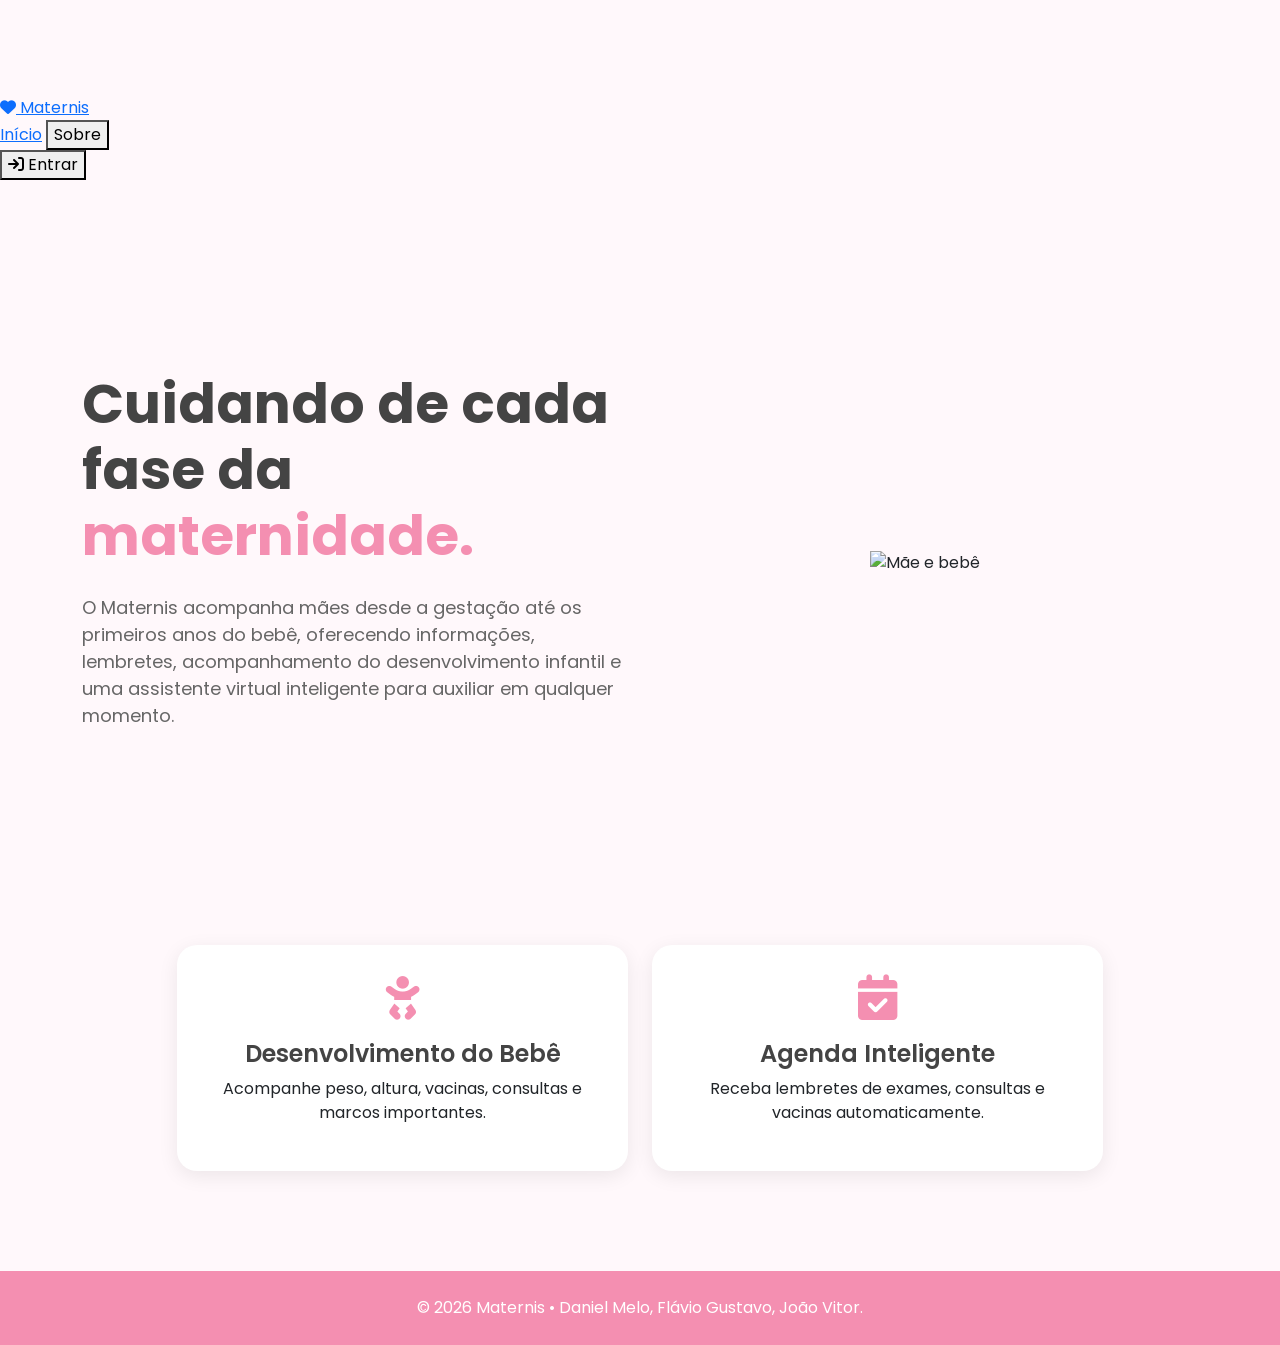
==== index.html @ 79fc62e5 "Add files via upload" ====
<!DOCTYPE html>
<html lang="pt-BR">

<head>
    <meta charset="UTF-8">
    <meta name="viewport" content="width=device-width, initial-scale=1.0">
    <meta name="theme-color" content="#F78FB3">
    <meta name="mobile-web-app-capable" content="yes">
    <meta name="apple-mobile-web-app-capable" content="yes">
    <meta name="apple-mobile-web-app-status-bar-style" content="default">
    <meta name="apple-mobile-web-app-title" content="Maternis">
    <link rel="manifest" href="manifest.json">
    <link rel="icon" type="image/png" sizes="32x32" href="icons/favicon-32.png">
    <link rel="icon" type="image/png" sizes="192x192" href="icons/icon-192.png">
    <link rel="apple-touch-icon" href="icons/apple-touch-icon.png">
    <script>(function(){try{var t=localStorage.getItem('maternis-theme');if(t!=='light'&&t!=='dark'){t=window.matchMedia&&window.matchMedia('(prefers-color-scheme: dark)').matches?'dark':'light';}document.documentElement.setAttribute('data-theme',t);document.documentElement.setAttribute('data-bs-theme',t);}catch(e){}})();</script>

    <title>Maternis</title>

    <link href="https://cdn.jsdelivr.net/npm/bootstrap@5.3.3/dist/css/bootstrap.min.css" rel="stylesheet">

    <link rel="stylesheet"
        href="https://cdnjs.cloudflare.com/ajax/libs/font-awesome/6.6.0/css/all.min.css">

    <link
        href="https://fonts.googleapis.com/css2?family=Poppins:wght@300;400;500;600;700&display=swap"
        rel="stylesheet">
    <link rel="stylesheet" href="css/maternis-theme.css">
    <link rel="stylesheet" href="css/maternis-ui.css">
    <link rel="stylesheet" href="css/valdenia.css">

    <!-- SDK DO SUPABASE -->
    <script src="https://cdn.jsdelivr.net/npm/@supabase/supabase-js@2"></script>

    <style>
        *{
            font-family: 'Poppins', sans-serif;
        }

        body{
            background:#FFF8FB;
            padding-top:96px;
        }

        .hero{
            min-height:85vh;
            display:flex;
            align-items:center;
        }

        .hero h1{
            font-size:55px;
            font-weight:700;
            color:#444;
        }

        .hero h1 span{
            color:#f48fb1;
        }

        .hero p{
            color:#666;
            font-size:18px;
            margin:25px 0;
        }

        .btn-pink{
            background:#f48fb1;
            color:#fff;
            padding:14px 35px;
            border-radius:30px;
            font-weight:600;
            border:none;
            transition:.3s;
            text-decoration:none;
            display:inline-block;
        }

        .btn-pink:hover{
            background:#ec7ea5;
            color:white;
        }

        .btn-outline-pink{
            border:2px solid #f48fb1;
            color:#f48fb1;
            padding:10px 25px;
            border-radius:30px;
            font-weight:600;
            transition:.3s;
            background:transparent;
        }

        .btn-outline-pink:hover{
            background:#f48fb1;
            color:white;
        }

        .hero-img{
            width:100%;
            animation:flutuar 3s ease-in-out infinite;
        }

        @keyframes flutuar{
            0%{ transform:translateY(0px); }
            50%{ transform:translateY(-15px); }
            100%{ transform:translateY(0px); }
        }

        .card-info{
            background:white;
            border:none;
            border-radius:20px;
            padding:30px;
            text-align:center;
            box-shadow:0 5px 20px rgba(0,0,0,.08);
            transition:.3s;
        }

        .card-info:hover{
            transform:translateY(-10px);
        }

        .card-info i{
            font-size:45px;
            color:#f48fb1;
            margin-bottom:20px;
        }

        .card-info h4{
            font-weight:600;
            color:#444;
        }

        footer{
            margin-top:100px;
            background:#f48fb1;
            color:white;
            padding:25px;
        }

        [data-theme="dark"] footer {
            background: linear-gradient(135deg, #a85d86, #7a4fa8);
            color: #fff7fb;
        }
        
        .cursor-pointer {
            cursor: pointer;
        }
    </style>
</head>

<body>

<header class="maternis-pill-nav" aria-label="Navegação principal">
    <a class="pill-brand" href="index.html" aria-label="Maternis - Início">
        <span class="pill-brand-icon"><i class="fa-solid fa-heart"></i></span>
        <span class="pill-brand-text">Maternis</span>
    </a>

    <nav class="pill-links" aria-label="Seções do site">
        <a class="pill-link pill-link-home active" href="index.html">Início</a>
        <button class="pill-link" type="button" data-bs-toggle="modal" data-bs-target="#modalSobre">
            Sobre
        </button>
    </nav>

    <div class="pill-actions" id="areaUsuarioHome">
        <button class="pill-action pill-action-primary" data-bs-toggle="modal" data-bs-target="#modalAuth">
            <i class="fa-solid fa-arrow-right-to-bracket"></i> Entrar
        </button>
    </div>
</header>

<section class="hero">
    <div class="container">
        <div class="row align-items-center">
            <div class="col-lg-6">
                <h1>
                    Cuidando de cada fase da
                    <span>maternidade.</span>
                </h1>

                <p>
                    O Maternis acompanha mães desde a gestação até os
                    primeiros anos do bebê, oferecendo informações,
                    lembretes, acompanhamento do desenvolvimento infantil
                    e uma assistente virtual inteligente para auxiliar em
                    qualquer momento.
                </p>

                <div id="heroAcaoUsuario"></div>
            </div>

            <div class="col-lg-6 text-center">
                <img class="hero-img"
                    src="https://images.unsplash.com/photo-1516589178581-6cd7833ae3b2?q=80&w=900&auto=format&fit=crop"
                    alt="Mãe e bebê">
            </div>
        </div>
    </div>
</section>

<section class="container mb-5">
    <div class="row g-4 justify-content-center">
        <div class="col-lg-5">
            <div class="card-info">
                <i class="fa-solid fa-baby"></i>
                <h4>Desenvolvimento do Bebê</h4>
                <p>
                    Acompanhe peso, altura, vacinas,
                    consultas e marcos importantes.
                </p>
            </div>
        </div>

        <div class="col-lg-5">
            <div class="card-info">
                <i class="fa-solid fa-calendar-check"></i>
                <h4>Agenda Inteligente</h4>
                <p>
                    Receba lembretes de exames,
                    consultas e vacinas automaticamente.
                </p>
            </div>
        </div>
    </div>
</section>

<!-- MODAL DE AUTENTICAÇÃO -->
<div class="modal fade" id="modalAuth" tabindex="-1" aria-hidden="true">
    <div class="modal-dialog modal-dialog-centered">
        <div class="modal-content border-0 rounded-4 shadow">
            <div class="modal-header border-0 pb-0">
                <h5 class="modal-title fw-bold text-dark" id="modalAuthTitle">Entrar no Maternis</h5>
                <button type="button" class="btn-close" data-bs-dismiss="modal" aria-label="Close"></button>
            </div>
            <div class="modal-body p-4">
                <form id="formAuth" onsubmit="event.preventDefault(); processarAuth();">
                    <div class="mb-3">
                        <label for="authEmail" class="form-label small fw-semibold text-muted">E-mail</label>
                        <input type="email" class="form-control rounded-3" id="authEmail" placeholder="seu@email.com" required>
                    </div>
                    
                    <div class="mb-3">
                        <label for="authSenha" class="form-label small fw-semibold text-muted">Senha</label>
                        <div class="input-group">
                            <input type="password" class="form-control rounded-start-3" id="authSenha" placeholder="******" required minlength="6">
                            <span class="input-group-text bg-white rounded-end-3 cursor-pointer" onclick="toggleMostrarSenha()">
                                <i class="fa-solid fa-eye text-muted" id="iconeOlho"></i>
                            </span>
                        </div>
                    </div>

                    <button type="submit" class="btn btn-pink w-100 py-2 shadow-sm mb-3" id="btnAuthSubmit">
                        Entrar
                    </button>
                </form>
                <div class="text-center small">
                    <span id="txtModoAuth" class="text-muted">Ainda não tem conta?</span>
                    <a href="#" class="fw-bold text-decoration-none ms-1" id="linkAlternarAuth" style="color: #f48fb1;" onclick="alternarModoAuth()">Criar conta</a>
                </div>
            </div>
        </div>
    </div>
</div>

<!-- MODAL SOBRE -->
<div class="modal fade maternis-about-modal" id="modalSobre" tabindex="-1" aria-labelledby="modalSobreTitle" aria-hidden="true">
    <div class="modal-dialog modal-dialog-centered modal-lg">
        <div class="modal-content">
            <div class="modal-header">
                <div>
                    <span class="about-eyebrow"><i class="fa-solid fa-heart"></i> Maternis</span>
                    <h5 class="modal-title" id="modalSobreTitle">Sobre o Maternis</h5>
                </div>
                <button type="button" class="btn-close" data-bs-dismiss="modal" aria-label="Fechar"></button>
            </div>
            <div class="modal-body">
                <p class="about-purpose">
                    O Maternis é um <strong>centralizador de cuidado materno</strong> criado para acompanhar
                    mães de primeira viagem desde a gestação até os primeiros anos do bebê. Reunimos, em um
                    só lugar, informações de saúde, lembretes de consultas e vacinas, orientações práticas e
                    ferramentas para registrar cada fase dessa jornada.
                </p>
                <p class="about-purpose">
                    Nosso propósito é tornar a rotina mais leve, segura e organizada — para que a mãe possa
                    cuidar de si e do bebê com mais confiança, sem perder nenhum momento importante.
                </p>

                <div class="about-divider"></div>

                <h6 class="about-creators-title"><i class="fa-solid fa-code"></i> Criadores do projeto</h6>
                <div class="creator-grid">
                    <div class="creator-card">
                        <div class="creator-avatar">DM</div>
                        <strong>Daniel Melo</strong>
                        <span>Desenvolvedor</span>
                    </div>
                    <div class="creator-card">
                        <div class="creator-avatar">FG</div>
                        <strong>Flávio Gustavo</strong>
                        <span>Desenvolvedor</span>
                    </div>
                    <div class="creator-card">
                        <div class="creator-avatar">JV</div>
                        <strong>João Vitor</strong>
                        <span>Desenvolvedor</span>
                    </div>
                </div>

                <p class="about-footer-note">
                    Feito com carinho para acompanhar cada fase da maternidade. 💗
                </p>
            </div>
        </div>
    </div>
</div>

<footer class="text-center">
    © 2026 Maternis • Daniel Melo, Flávio Gustavo, João Vitor.
</footer>

<script src="https://cdn.jsdelivr.net/npm/bootstrap@5.3.3/dist/js/bootstrap.bundle.min.js"></script>
<script src="js/theme.js" defer></script>
<script src="js/valdenia.js" defer></script>

<script>
    const SUPABASE_URL = "https://llktarpnobeigwgxfwwz.supabase.co";
    const SUPABASE_KEY = "sb_publishable_OKqhjXKeDyuon0S05JJX-g_zvIl-Kk1";
    const supabaseClient = supabase.createClient(SUPABASE_URL, SUPABASE_KEY);

    let modoCadastro = false;

    function toggleMostrarSenha() {
        const inputSenha = document.getElementById('authSenha');
        const iconeOlho = document.getElementById('iconeOlho');

        if (inputSenha.type === 'password') {
            inputSenha.type = 'text';
            iconeOlho.classList.remove('fa-eye');
            iconeOlho.classList.add('fa-eye-slash');
        } else {
            inputSenha.type = 'password';
            iconeOlho.classList.remove('fa-eye-slash');
            iconeOlho.classList.add('fa-eye');
        }
    }

    function alternarModoAuth() {
        modoCadastro = !modoCadastro;

        document.getElementById('authEmail').value = '';
        document.getElementById('authSenha').value = '';

        const inputSenha = document.getElementById('authSenha');
        const iconeOlho = document.getElementById('iconeOlho');
        inputSenha.type = 'password';
        iconeOlho.classList.remove('fa-eye-slash');
        iconeOlho.classList.add('fa-eye');

        document.getElementById('modalAuthTitle').textContent = modoCadastro ? 'Criar Nova Conta' : 'Entrar no Maternis';
        document.getElementById('btnAuthSubmit').textContent = modoCadastro ? 'Cadastrar' : 'Entrar';
        document.getElementById('txtModoAuth').textContent = modoCadastro ? 'Já possui uma conta?' : 'Ainda não tem conta?';
        document.getElementById('linkAlternarAuth').textContent = modoCadastro ? 'Fazer login' : 'Criar conta';
    }

    async function processarAuth() {
        const email = document.getElementById('authEmail').value;
        const password = document.getElementById('authSenha').value;

        if (modoCadastro) {
            const { data, error } = await supabaseClient.auth.signUp({ email, password });
            if (error) {
                alert('Erro ao cadastrar: ' + error.message);
            } else {
                alert('Conta criada com sucesso!');
                fecharModal();
            }
        } else {
            const { data, error } = await supabaseClient.auth.signInWithPassword({ email, password });
            if (error) {
                alert('Erro ao entrar: ' + error.message);
            } else {
                fecharModal();
                window.location.href = 'menu.html';
            }
        }
    }

    function fecharModal() {
        const modalElement = document.getElementById('modalAuth');
        const modal = bootstrap.Modal.getInstance(modalElement);
        if (modal) modal.hide();
        
        document.getElementById('authEmail').value = '';
        document.getElementById('authSenha').value = '';
    }

    async function fazerLogout() {
        if (confirm("Deseja realmente sair da sua conta?")) {
            await supabaseClient.auth.signOut();
            // Remove apenas os dados de autenticação, preservando o tema
            // escolhido e as recordações do Diário do Bebê.
            Object.keys(localStorage).forEach(function (chave) {
                if (chave.indexOf('sb-') === 0 || chave.toLowerCase().indexOf('supabase') !== -1) {
                    localStorage.removeItem(chave);
                }
            });
            window.location.href = 'index.html';
        }
    }

    function atualizarHomeUsuario(session) {
        const areaNav = document.getElementById('areaUsuarioHome');
        const heroAcao = document.getElementById('heroAcaoUsuario');

        if (session) {
            const nomeUsuario = session.user.email.split('@')[0];
            
            // Botões "Olá" e "Sair" com estilo nativo na barra
            areaNav.innerHTML = `
                <div class="pill-user">
                    <span class="pill-user-name">
                        <i class="fa-solid fa-user-circle" style="color: #f48fb1;"></i> Olá, ${nomeUsuario}
                    </span>
                    <button class="pill-action pill-action-ghost" onclick="fazerLogout()">
                        <i class="fa-solid fa-right-from-bracket"></i> Sair
                    </button>
                </div>
            `;

            // Botão principal no hero para abrir o menu
            heroAcao.innerHTML = `
                <a href="menu.html" class="btn btn-pink">
                    <i class="fa-solid fa-table-cells-large me-2"></i> Acessar Menu
                </a>
            `;
        } else {
            areaNav.innerHTML = `
                <button class="pill-action pill-action-primary" data-bs-toggle="modal" data-bs-target="#modalAuth">
                    <i class="fa-solid fa-arrow-right-to-bracket"></i> Entrar
                </button>
            `;
            heroAcao.innerHTML = '';
        }
    }

    supabaseClient.auth.onAuthStateChange((event, session) => {
        atualizarHomeUsuario(session);
    });
</script>

    <script src="js/pwa.js" defer></script>
</body>
</html>
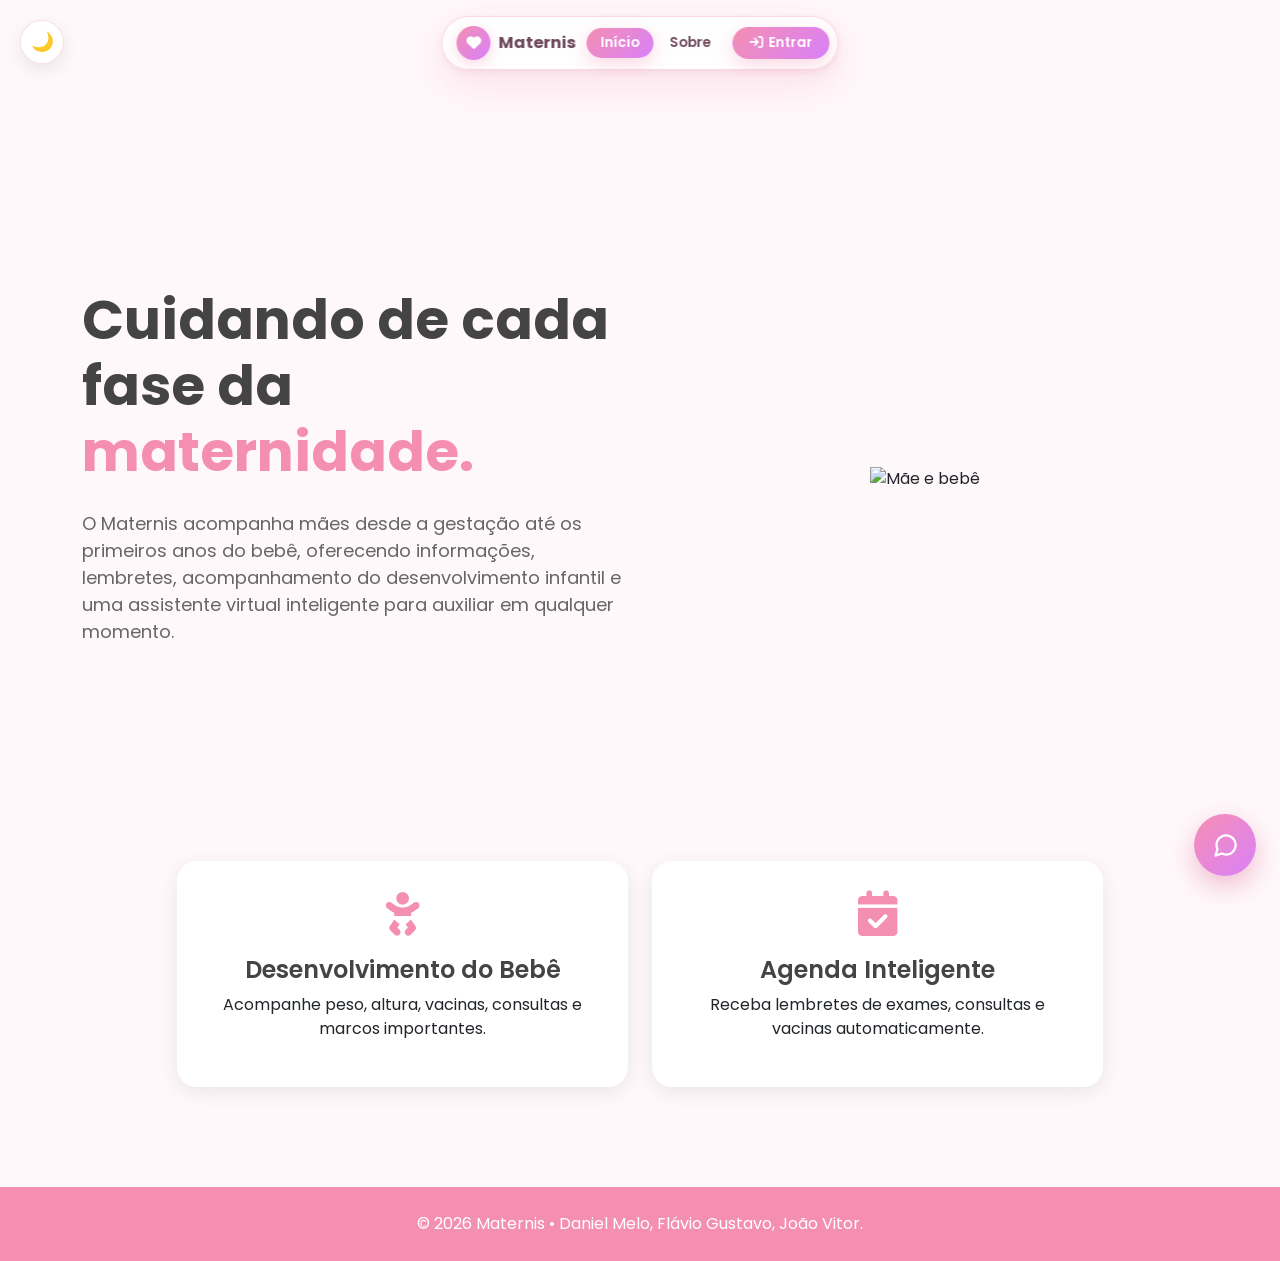
==== commit 150bd16f: "feat(navegacao): unifica menu superior e ativa menu inferior condicional Move as seis funcionalidade" ====
--- a/index.html
+++ b/index.html
@@ -323,6 +323,7 @@
 
 <script src="https://cdn.jsdelivr.net/npm/bootstrap@5.3.3/dist/js/bootstrap.bundle.min.js"></script>
 <script src="js/theme.js" defer></script>
+<script src="js/navegacao.js" defer></script>
 <script src="js/valdenia.js" defer></script>
 
 <script>
--- a/css/maternis-theme.css
+++ b/css/maternis-theme.css
@@ -0,0 +1,395 @@
+/* Maternis - Sistema de Temas (Light/Dark)
+   Preserva a paleta original da marca e adiciona equivalentes harmoniosos para modo escuro. */
+
+:root {
+  color-scheme: light;
+
+  /* Marca (preservada) */
+  --maternis-pink: #f48fb1;
+  --maternis-pink-hover: #ec7ea5;
+  --maternis-pink-strong: #d85b8b;
+  --maternis-pink-strong-hover: #b94370;
+  --maternis-pink-deep: #a83d69;
+  --maternis-purple: #d980fa;
+  --maternis-purple-dark: #8e44ad;
+  --maternis-gradient: linear-gradient(135deg, #f78fb3, #d980fa);
+
+  /* Superfícies e texto (tema claro - padrões do Maternis) */
+  --bg-page: #fff8fb;
+  --bg-page-alt: #f8f4ff;
+  --bg-surface: #ffffff;
+  --bg-surface-alt: #fff0f5;
+  --bg-elevated: #ffffff;
+  --text-main: #444444;
+  --text-strong: #333333;
+  --text-muted: #666666;
+  --text-soft: #888888;
+  --text-on-accent: #ffffff;
+  --border-color: rgba(216, 91, 139, 0.18);
+  --border-strong: #f2c2d6;
+  --shadow-color: rgba(0, 0, 0, 0.08);
+  --shadow-accent: rgba(217, 128, 250, 0.12);
+  --input-bg: #ffffff;
+  --input-border: #f2c2d6;
+  --overlay: rgba(0, 0, 0, 0.5);
+  --focus-ring: rgba(216, 91, 139, 0.18);
+
+  /* Transições globais de tema */
+  --theme-transition: background-color 0.3s ease, color 0.3s ease, border-color 0.3s ease,
+    box-shadow 0.3s ease, fill 0.3s ease, stroke 0.3s ease;
+}
+
+[data-theme="dark"] {
+  color-scheme: dark;
+
+  /* Marca preservada - tons levemente mais luminosos para contraste em fundo escuro */
+  --maternis-pink: #f7a1be;
+  --maternis-pink-hover: #f48fb1;
+  --maternis-pink-strong: #f08bb0;
+  --maternis-pink-strong-hover: #f5a3c2;
+  --maternis-pink-deep: #f2bfd4;
+  --maternis-purple: #e0a0fb;
+  --maternis-purple-dark: #c78cf2;
+
+  /* Superfícies escuras harmoniosas com a identidade rosada/roxa */
+  --bg-page: #17111a;
+  --bg-page-alt: #181320;
+  --bg-surface: #231a27;
+  --bg-surface-alt: #2d2133;
+  --bg-elevated: #2b2030;
+  --text-main: #f3edf5;
+  --text-strong: #fff7fb;
+  --text-muted: #d2c3d8;
+  --text-soft: #b39fbc;
+  --text-on-accent: #ffffff;
+  --border-color: rgba(247, 143, 179, 0.22);
+  --border-strong: rgba(247, 143, 179, 0.35);
+  --shadow-color: rgba(0, 0, 0, 0.35);
+  --shadow-accent: rgba(217, 128, 250, 0.18);
+  --input-bg: #1d1522;
+  --input-border: rgba(247, 143, 179, 0.3);
+  --overlay: rgba(0, 0, 0, 0.62);
+  --focus-ring: rgba(247, 161, 190, 0.28);
+}
+
+/* Aplicação base: em modo claro preserva o estilo original da página;
+   em modo escuro aplica as superfícies do tema. */
+html, body {
+  transition: var(--theme-transition);
+}
+
+[data-theme="dark"] body {
+  background-color: var(--bg-page) !important;
+  color: var(--text-main) !important;
+}
+
+/* Páginas com fundo lavanda no tema original preservam identidade no claro */
+[data-theme="dark"] body.theme-lavender,
+[data-theme="dark"].theme-lavender body {
+  background-color: var(--bg-page-alt) !important;
+}
+
+/* Botão de alternância de tema - canto superior esquerdo, fixo */
+.theme-toggle {
+  position: fixed;
+  top: 20px;
+  left: 20px;
+  z-index: 1030;
+  width: 44px;
+  height: 44px;
+  border: 1px solid var(--border-color);
+  border-radius: 999px;
+  background: var(--bg-surface);
+  color: var(--text-main);
+  display: inline-flex;
+  align-items: center;
+  justify-content: center;
+  cursor: pointer;
+  box-shadow: 0 6px 18px var(--shadow-color);
+  transition: var(--theme-transition), transform 0.2s ease;
+  backdrop-filter: blur(6px);
+  -webkit-backdrop-filter: blur(6px);
+  padding: 0;
+  line-height: 1;
+}
+
+.theme-toggle:hover {
+  transform: translateY(-1px);
+  border-color: var(--border-strong);
+}
+
+.theme-toggle:focus-visible {
+  outline: 3px solid var(--focus-ring);
+  outline-offset: 2px;
+}
+
+.theme-toggle .theme-icon {
+  font-size: 1.15rem;
+  pointer-events: none;
+}
+
+/* Overrides globais para modo escuro (componentes comuns) */
+[data-theme="dark"] .navbar,
+[data-theme="dark"] .card,
+[data-theme="dark"] .card-info,
+[data-theme="dark"] .menu-card,
+[data-theme="dark"] .card-custom,
+[data-theme="dark"] .card-ia,
+[data-theme="dark"] .progresso,
+[data-theme="dark"] .resumo,
+[data-theme="dark"] .card-editor,
+[data-theme="dark"] .item-relato,
+[data-theme="dark"] .consulta,
+[data-theme="dark"] .modal-content,
+[data-theme="dark"] .modal-conteudo,
+[data-theme="dark"] .bottom,
+[data-theme="dark"] .result-box,
+[data-theme="dark"] .dropdown-menu,
+[data-theme="dark"] .list-group-item {
+  background-color: var(--bg-surface) !important;
+  color: var(--text-main) !important;
+  border-color: var(--border-color) !important;
+  box-shadow: 0 8px 22px var(--shadow-color) !important;
+}
+
+[data-theme="dark"] .card-busca,
+[data-theme="dark"] .config-data,
+[data-theme="dark"] .aviso-banner,
+[data-theme="dark"] .alert-light,
+[data-theme="dark"] .bg-light,
+[data-theme="dark"] .bg-white {
+  background-color: var(--bg-surface-alt) !important;
+  color: var(--text-main) !important;
+  border-color: var(--border-color) !important;
+}
+
+[data-theme="dark"] h1,
+[data-theme="dark"] h2,
+[data-theme="dark"] h3,
+[data-theme="dark"] h4,
+[data-theme="dark"] h5,
+[data-theme="dark"] h6,
+[data-theme="dark"] .titulo,
+[data-theme="dark"] .calendar-title,
+[data-theme="dark"] strong,
+[data-theme="dark"] label {
+  color: var(--text-strong) !important;
+}
+
+[data-theme="dark"] p,
+[data-theme="dark"] li,
+[data-theme="dark"] span,
+[data-theme="dark"] small,
+[data-theme="dark"] .text-muted,
+[data-theme="dark"] .text-secondary,
+[data-theme="dark"] .text-dark,
+[data-theme="dark"] .info,
+[data-theme="dark"] .subtitulo,
+[data-theme="dark"] .titulo p,
+[data-theme="dark"] .nav-link,
+[data-theme="dark"] .bottom a {
+  color: var(--text-muted) !important;
+}
+
+/* Preservar acentos da marca */
+[data-theme="dark"] .navbar-brand,
+[data-theme="dark"] .btn-voltar,
+[data-theme="dark"] .btn-voltar-topo,
+[data-theme="dark"] .nav-link:hover,
+[data-theme="dark"] .ativo,
+[data-theme="dark"] .bottom .ativo,
+[data-theme="dark"] .bottom .ativo i {
+  color: var(--maternis-pink) !important;
+}
+
+[data-theme="dark"] .hero h1 span {
+  color: var(--maternis-pink) !important;
+}
+
+[data-theme="dark"] .btn-pink,
+[data-theme="dark"] .btn-salvar,
+[data-theme="dark"] .btn-maternis,
+[data-theme="dark"] .btn-salvar-gestacao,
+[data-theme="dark"] .btn-ler-mais,
+[data-theme="dark"] .btn-ia,
+[data-theme="dark"] .card a,
+[data-theme="dark"] button.btn-salvar {
+  color: var(--text-on-accent) !important;
+}
+
+[data-theme="dark"] .btn-outline-pink {
+  border-color: var(--maternis-pink) !important;
+  color: var(--maternis-pink) !important;
+  background: transparent !important;
+}
+
+[data-theme="dark"] .btn-outline-pink:hover {
+  background: var(--maternis-pink) !important;
+  color: #1a121d !important;
+}
+
+/* Formulários e inputs */
+[data-theme="dark"] input,
+[data-theme="dark"] textarea,
+[data-theme="dark"] select,
+[data-theme="dark"] .form-control,
+[data-theme="dark"] .form-select,
+[data-theme="dark"] .input-group-text {
+  background-color: var(--input-bg) !important;
+  color: var(--text-main) !important;
+  border-color: var(--input-border) !important;
+}
+
+[data-theme="dark"] input::placeholder,
+[data-theme="dark"] textarea::placeholder {
+  color: var(--text-soft) !important;
+}
+
+[data-theme="dark"] input:focus,
+[data-theme="dark"] textarea:focus,
+[data-theme="dark"] select:focus,
+[data-theme="dark"] .form-control:focus,
+[data-theme="dark"] .form-select:focus {
+  border-color: var(--maternis-pink) !important;
+  box-shadow: 0 0 0 0.2rem var(--focus-ring) !important;
+}
+
+
+
+/* Tabelas, barras, divisores */
+[data-theme="dark"] hr {
+  border-color: var(--border-color) !important;
+  opacity: 1;
+}
+
+[data-theme="dark"] .barra,
+[data-theme="dark"] .progress {
+  background-color: var(--bg-surface-alt) !important;
+}
+
+/* Vacinas (calendário) */
+[data-theme="dark"] .calendar-day {
+  background: var(--bg-surface-alt) !important;
+  border-color: var(--border-color) !important;
+}
+[data-theme="dark"] .calendar-day.empty {
+  background: transparent !important;
+  border: none !important;
+}
+[data-theme="dark"] .calendar-day.today {
+  background: rgba(247, 143, 179, 0.12) !important;
+  border-color: var(--maternis-pink) !important;
+}
+[data-theme="dark"] .calendar-day-header,
+[data-theme="dark"] .day-number {
+  color: var(--text-muted) !important;
+}
+[data-theme="dark"] .badge-aplicada {
+  background-color: rgba(46, 204, 113, 0.18) !important;
+  color: #7ee2a8 !important;
+  border-color: rgba(46, 204, 113, 0.3) !important;
+}
+[data-theme="dark"] .badge-proxima {
+  background-color: rgba(217, 128, 250, 0.18) !important;
+  color: #e0a0fb !important;
+  border-color: rgba(217, 128, 250, 0.32) !important;
+}
+[data-theme="dark"] .badge-atrasada {
+  background-color: rgba(231, 76, 60, 0.18) !important;
+  color: #f5a3a3 !important;
+  border-color: rgba(231, 76, 60, 0.32) !important;
+}
+[data-theme="dark"] .status-pill.pendente { background: rgba(243, 156, 18, 0.2) !important; color: #ffd38a !important; }
+[data-theme="dark"] .status-pill.aplicada { background: rgba(46, 204, 113, 0.2) !important; color: #8fe3b0 !important; }
+[data-theme="dark"] .status-pill.atrasada { background: rgba(231, 76, 60, 0.2) !important; color: #f5a3a3 !important; }
+
+/* Consultas */
+[data-theme="dark"] .consulta-hoje {
+  background: rgba(217, 128, 250, 0.12) !important;
+}
+[data-theme="dark"] .consulta-proxima {
+  background: var(--bg-surface) !important;
+}
+
+/* Dicas */
+[data-theme="dark"] .filtro-btn {
+  background: var(--bg-surface) !important;
+  color: var(--maternis-pink) !important;
+  border-color: var(--maternis-pink) !important;
+}
+[data-theme="dark"] .filtro-btn.ativo,
+[data-theme="dark"] .filtro-btn:hover {
+  background: var(--maternis-pink-strong) !important;
+  color: #fff !important;
+}
+[data-theme="dark"] .tag-categoria {
+  background: rgba(247, 143, 179, 0.15) !important;
+  color: var(--maternis-pink-deep) !important;
+}
+[data-theme="dark"] .modal {
+  background-color: var(--overlay) !important;
+}
+
+/* Footer */
+[data-theme="dark"] footer {
+  box-shadow: inset 0 1px 0 var(--border-color);
+}
+
+/* Ajuste de legibilidade para títulos de seções que usam cores fixas */
+[data-theme="dark"] .progresso h2,
+[data-theme="dark"] .semana h3,
+[data-theme="dark"] .card h3,
+[data-theme="dark"] .card h4,
+[data-theme="dark"] .resumo h2,
+[data-theme="dark"] .historico-titulo,
+[data-theme="dark"] .modal-conteudo h2,
+[data-theme="dark"] .card-info h4,
+[data-theme="dark"] .titulo h1,
+[data-theme="dark"] .config-data label,
+[data-theme="dark"] label {
+  color: var(--maternis-pink) !important;
+}
+[data-theme="dark"] .info-semanas,
+[data-theme="dark"] .semana p,
+[data-theme="dark"] .card p,
+[data-theme="dark"] .card-info p,
+[data-theme="dark"] .hero p {
+  color: var(--text-muted) !important;
+}
+[data-theme="dark"] .hero h1 {
+  color: var(--text-strong) !important;
+}
+[data-theme="dark"] .topo p {
+  color: rgba(255, 255, 255, 0.92) !important;
+}
+[data-theme="dark"] .foto-preview {
+  background: var(--bg-surface-alt) !important;
+  border-color: var(--border-strong) !important;
+  color: var(--maternis-pink) !important;
+}
+
+/* Transições suaves em elementos interativos e superfícies */
+a, button, input, textarea, select, .card, .card-info, .menu-card, .consulta,
+.navbar, .bottom, .modal-content, .modal-conteudo, .calendar-day, .filtro-btn {
+  transition: var(--theme-transition);
+}
+
+@media (max-width: 576px) {
+  .theme-toggle {
+    top: 14px;
+    left: 14px;
+    width: 40px;
+    height: 40px;
+  }
+}
+
+/* Respeita preferência de movimento reduzido */
+@media (prefers-reduced-motion: reduce) {
+  :root { --theme-transition: none; }
+  html, body, a, button, input, textarea, select, .card, .card-info, .menu-card,
+  .consulta, .navbar, .bottom, .modal-content, .modal-conteudo, .calendar-day,
+  .filtro-btn, .theme-toggle {
+    transition: none !important;
+    animation: none !important;
+  }
+}
--- a/css/maternis-ui.css
+++ b/css/maternis-ui.css
@@ -0,0 +1,756 @@
+/* Maternis - Componentes de Interface
+   Menu superior em pílula, modal "Sobre" e efeito LED rosa nos botões. */
+
+:root {
+  --pill-bg: rgba(255, 255, 255, 0.88);
+  --pill-border: rgba(244, 143, 177, 0.35);
+  --pill-shadow: 0 14px 40px rgba(244, 143, 177, 0.22), 0 2px 10px rgba(0, 0, 0, 0.06);
+  --pill-link-color: #6f4a5b;
+  --pill-link-hover-bg: rgba(244, 143, 177, 0.14);
+  --pill-active-bg: linear-gradient(135deg, #f48fb1, #d980fa);
+  --pill-active-shadow: 0 6px 18px rgba(244, 143, 177, 0.35);
+  --led-pink: rgba(244, 143, 177, 0.55);
+  --led-pink-soft: rgba(244, 143, 177, 0.28);
+  --led-pink-ring: rgba(244, 143, 177, 0.35);
+}
+
+[data-theme="dark"] {
+  --pill-bg: rgba(35, 26, 39, 0.9);
+  --pill-border: rgba(247, 161, 190, 0.28);
+  --pill-shadow: 0 14px 40px rgba(0, 0, 0, 0.45), 0 0 30px rgba(217, 128, 250, 0.12);
+  --pill-link-color: #f3edf5;
+  --pill-link-hover-bg: rgba(247, 161, 190, 0.12);
+  --pill-active-bg: linear-gradient(135deg, #f7a1be, #e0a0fb);
+  --pill-active-shadow: 0 6px 18px rgba(247, 161, 190, 0.28);
+  --led-pink: rgba(247, 161, 190, 0.6);
+  --led-pink-soft: rgba(247, 161, 190, 0.3);
+  --led-pink-ring: rgba(247, 161, 190, 0.4);
+}
+
+/* =========================================================
+   MENU SUPERIOR FIXO EM PÍLULA
+   ========================================================= */
+.maternis-pill-nav {
+  position: fixed;
+  top: 16px;
+  left: 50%;
+  transform: translateX(-50%);
+  z-index: 1035;
+  display: flex;
+  align-items: center;
+  gap: 4px;
+  width: max-content;
+  max-width: calc(100vw - 32px);
+  padding: 7px 8px 7px 14px;
+  border: 1px solid var(--pill-border);
+  border-radius: 999px;
+  background: var(--pill-bg);
+  box-shadow: var(--pill-shadow);
+  backdrop-filter: blur(18px) saturate(140%);
+  -webkit-backdrop-filter: blur(18px) saturate(140%);
+  transition: background-color 0.3s ease, border-color 0.3s ease, box-shadow 0.3s ease;
+}
+
+.pill-brand {
+  display: inline-flex;
+  align-items: center;
+  gap: 8px;
+  flex-shrink: 0;
+  padding: 2px 6px 2px 0;
+  color: var(--pill-link-color);
+  font-size: 1.02rem;
+  font-weight: 700;
+  text-decoration: none;
+  white-space: nowrap;
+}
+
+.maternis-pill-nav .pill-brand-text {
+  color: inherit !important;
+}
+
+.pill-brand:hover {
+  color: var(--maternis-pink-strong);
+}
+
+.maternis-pill-nav .pill-brand-icon {
+  width: 34px;
+  height: 34px;
+  display: inline-flex;
+  align-items: center;
+  justify-content: center;
+  border-radius: 50%;
+  background: linear-gradient(135deg, #f48fb1, #d980fa);
+  color: #fff !important;
+  font-size: 0.92rem;
+  box-shadow: 0 4px 14px rgba(244, 143, 177, 0.35);
+  transition: box-shadow 0.3s ease, transform 0.3s ease;
+}
+
+.pill-brand:hover .pill-brand-icon {
+  transform: rotate(-6deg) scale(1.04);
+  box-shadow: 0 0 16px var(--led-pink), 0 0 32px var(--led-pink-soft);
+}
+
+.pill-links {
+  display: flex;
+  align-items: center;
+  gap: 2px;
+}
+
+.pill-link {
+  display: inline-flex;
+  align-items: center;
+  justify-content: center;
+  gap: 6px;
+  padding: 8px 14px;
+  border: 0;
+  border-radius: 999px;
+  background: transparent;
+  color: var(--pill-link-color);
+  font: inherit;
+  font-size: 0.86rem;
+  font-weight: 600;
+  line-height: 1;
+  text-decoration: none;
+  white-space: nowrap;
+  cursor: pointer;
+  transition: all 0.3s ease;
+}
+
+.pill-link:hover {
+  background: var(--pill-link-hover-bg);
+  color: var(--maternis-pink-strong);
+  box-shadow: 0 0 16px var(--led-pink-soft);
+}
+
+.pill-link.active {
+  background: var(--pill-active-bg);
+  color: #fff;
+  box-shadow: var(--pill-active-shadow);
+}
+
+.pill-link.active:hover {
+  color: #fff;
+  box-shadow: 0 0 0 1px rgba(255, 255, 255, 0.25), 0 0 18px var(--led-pink),
+    0 0 36px var(--led-pink-soft);
+}
+
+.pill-actions {
+  display: flex;
+  align-items: center;
+  gap: 6px;
+  margin-left: 4px;
+}
+
+.pill-user {
+  display: flex;
+  align-items: center;
+  gap: 8px;
+}
+
+.pill-user-name {
+  font-size: 0.8rem;
+  font-weight: 600;
+  color: var(--text-muted);
+  white-space: nowrap;
+}
+
+.pill-action {
+  display: inline-flex;
+  align-items: center;
+  justify-content: center;
+  gap: 6px;
+  padding: 8px 16px;
+  border: 1px solid transparent;
+  border-radius: 999px;
+  font: inherit;
+  font-size: 0.84rem;
+  font-weight: 600;
+  line-height: 1;
+  text-decoration: none;
+  white-space: nowrap;
+  cursor: pointer;
+  transition: all 0.3s ease;
+}
+
+.pill-action-primary {
+  background: var(--pill-active-bg);
+  color: #fff;
+  box-shadow: var(--pill-active-shadow);
+}
+
+.pill-action-primary:hover {
+  color: #fff;
+  box-shadow: 0 0 0 1px rgba(255, 255, 255, 0.25), 0 0 18px var(--led-pink),
+    0 0 36px var(--led-pink-soft);
+}
+
+.pill-action-ghost {
+  background: transparent;
+  border-color: var(--pill-border);
+  color: var(--pill-link-color);
+}
+
+.pill-action-ghost:hover {
+  background: var(--pill-link-hover-bg);
+  border-color: var(--maternis-pink);
+  color: var(--maternis-pink-strong);
+  box-shadow: 0 0 18px var(--led-pink-soft);
+}
+
+/* =========================================================
+   FUNCIONALIDADES EM PÍLULAS NO MENU SUPERIOR
+   ========================================================= */
+.pill-separator {
+  width: 1px;
+  height: 22px;
+  flex-shrink: 0;
+  margin: 0 4px;
+  background: linear-gradient(180deg, transparent, var(--pill-border), transparent);
+}
+
+.pill-link-feature {
+  position: relative;
+  overflow: hidden;
+}
+
+.pill-link-feature i {
+  color: var(--maternis-pink-strong);
+  font-size: 0.86rem;
+  transition: transform 0.35s cubic-bezier(0.34, 1.56, 0.64, 1), color 0.3s ease;
+}
+
+.pill-link-feature::after {
+  content: "";
+  position: absolute;
+  right: 22%;
+  bottom: 5px;
+  left: 22%;
+  height: 2px;
+  border-radius: 999px;
+  background: linear-gradient(90deg, transparent, var(--maternis-pink), transparent);
+  opacity: 0;
+  transform: scaleX(0.35);
+  transition: opacity 0.3s ease, transform 0.3s ease;
+}
+
+.pill-link-feature:hover::after,
+.pill-link-feature:focus-visible::after {
+  opacity: 1;
+  transform: scaleX(1);
+}
+
+.pill-link-feature:hover i,
+.pill-link-feature:focus-visible i {
+  color: var(--maternis-pink-strong);
+  transform: translateY(-2px) scale(1.12) rotate(-4deg);
+}
+
+.pill-link-feature:active {
+  transform: scale(0.97);
+}
+
+/* =========================================================
+   MODAL "SOBRE" UNIFICADO
+   ========================================================= */
+.maternis-about-modal .modal-content {
+  overflow: hidden;
+  border: 1px solid var(--pill-border);
+  border-radius: 28px;
+  background: var(--bg-surface);
+  color: var(--text-main);
+  box-shadow: 0 24px 70px rgba(0, 0, 0, 0.18), 0 0 40px rgba(244, 143, 177, 0.12);
+}
+
+.maternis-about-modal .modal-header {
+  align-items: flex-start;
+  padding: 28px 30px 0;
+  border: 0;
+}
+
+.maternis-about-modal .about-eyebrow {
+  display: inline-flex;
+  align-items: center;
+  gap: 7px;
+  margin-bottom: 8px;
+  color: var(--maternis-pink-strong) !important;
+  font-size: 0.72rem;
+  font-weight: 700;
+  letter-spacing: 0.14em;
+  text-transform: uppercase;
+}
+
+.maternis-about-modal .modal-title {
+  color: var(--text-strong);
+  font-size: 1.55rem;
+  font-weight: 700;
+  letter-spacing: -0.02em;
+}
+
+.maternis-about-modal .modal-body {
+  padding: 20px 30px 30px;
+}
+
+.about-purpose {
+  margin-bottom: 14px;
+  color: var(--text-muted);
+  font-size: 0.95rem;
+  line-height: 1.75;
+}
+
+.about-purpose strong {
+  color: var(--maternis-pink-strong) !important;
+  font-weight: 700;
+}
+
+.about-divider {
+  height: 1px;
+  margin: 22px 0;
+  background: linear-gradient(90deg, transparent, var(--pill-border), transparent);
+}
+
+.about-creators-title {
+  display: flex;
+  align-items: center;
+  gap: 8px;
+  margin-bottom: 16px;
+  color: var(--text-strong);
+  font-size: 0.95rem;
+  font-weight: 700;
+}
+
+.creator-grid {
+  display: grid;
+  grid-template-columns: repeat(3, minmax(0, 1fr));
+  gap: 12px;
+}
+
+.creator-card {
+  display: flex;
+  flex-direction: column;
+  align-items: center;
+  gap: 4px;
+  padding: 18px 12px 16px;
+  border: 1px solid var(--border-color);
+  border-radius: 18px;
+  background: var(--bg-surface-alt);
+  text-align: center;
+  transition: transform 0.3s ease, box-shadow 0.3s ease, border-color 0.3s ease;
+}
+
+.creator-card:hover {
+  transform: translateY(-3px);
+  border-color: var(--pill-border);
+  box-shadow: 0 0 0 1px var(--led-pink-ring), 0 0 20px var(--led-pink-soft);
+}
+
+.creator-avatar {
+  width: 48px;
+  height: 48px;
+  display: inline-flex;
+  align-items: center;
+  justify-content: center;
+  margin-bottom: 4px;
+  border-radius: 50%;
+  background: linear-gradient(135deg, #f48fb1, #d980fa);
+  color: #fff;
+  font-size: 0.85rem;
+  font-weight: 700;
+  letter-spacing: 0.03em;
+  box-shadow: 0 6px 16px rgba(244, 143, 177, 0.3);
+}
+
+.creator-card strong {
+  color: var(--text-strong);
+  font-size: 0.85rem;
+  font-weight: 700;
+  line-height: 1.3;
+}
+
+.creator-card span {
+  color: var(--text-soft);
+  font-size: 0.7rem;
+  font-weight: 600;
+  letter-spacing: 0.04em;
+  text-transform: uppercase;
+}
+
+.about-footer-note {
+  margin: 22px 0 0;
+  padding-top: 18px;
+  border-top: 1px solid var(--border-color);
+  color: var(--text-soft);
+  font-size: 0.78rem;
+  text-align: center;
+}
+
+[data-theme="dark"] .maternis-about-modal .modal-content {
+  box-shadow: 0 24px 70px rgba(0, 0, 0, 0.45), 0 0 40px rgba(247, 161, 190, 0.12) !important;
+}
+
+[data-theme="dark"] .maternis-about-modal .btn-close {
+  filter: invert(1) grayscale(100%) brightness(200%);
+}
+
+/* =========================================================
+   EFEITO LED / GLOW ROSA EM BOTÕES
+   ========================================================= */
+button,
+.btn,
+.btn-pink,
+.btn-outline-pink,
+.btn-salvar,
+.btn-maternis,
+.btn-ia,
+.btn-ler-mais,
+.btn-salvar-gestacao,
+.btn-notificacao,
+.filtro-btn,
+.theme-toggle,
+.pill-link,
+.pill-action,
+.card a,
+.menu-card {
+  transition: all 0.3s ease;
+}
+
+button:not(.btn-close):not(.navbar-toggler):hover:not(:disabled),
+.btn:hover:not(:disabled),
+.btn-pink:hover,
+.btn-outline-pink:hover,
+.btn-salvar:hover:not(:disabled),
+.btn-maternis:hover:not(:disabled),
+.btn-ia:hover,
+.btn-ler-mais:hover,
+.btn-salvar-gestacao:hover:not(:disabled),
+.btn-notificacao:hover,
+.filtro-btn:hover,
+.theme-toggle:hover,
+.pill-link:hover,
+.pill-action:hover,
+.card a:hover,
+.menu-card:hover {
+  box-shadow:
+    0 0 0 1px var(--led-pink-ring),
+    0 0 16px var(--led-pink),
+    0 0 34px var(--led-pink-soft),
+    0 6px 18px var(--shadow-color) !important;
+}
+
+button:focus-visible,
+.btn:focus-visible,
+.pill-link:focus-visible,
+.pill-action:focus-visible,
+.theme-toggle:focus-visible {
+  outline: 2px solid var(--maternis-pink);
+  outline-offset: 3px;
+}
+
+/* =========================================================
+   MENU INFERIOR CONDICIONAL
+   Injetado por js/navegacao.js apenas nas seis funcionalidades.
+   ========================================================= */
+.maternis-bottom-nav {
+  position: fixed;
+  bottom: calc(12px + env(safe-area-inset-bottom));
+  left: 50%;
+  z-index: 1032;
+  display: none;
+  width: min(720px, calc(100vw - 24px));
+  padding: 8px;
+  border: 1px solid var(--pill-border);
+  border-radius: 999px;
+  background: var(--pill-bg);
+  box-shadow: var(--pill-shadow);
+  backdrop-filter: blur(18px) saturate(140%);
+  -webkit-backdrop-filter: blur(18px) saturate(140%);
+  transform: translateX(-50%);
+  transition: background-color 0.3s ease, border-color 0.3s ease, box-shadow 0.3s ease;
+}
+
+body.has-bottom-nav .maternis-bottom-nav {
+  display: block;
+  animation: maternisBottomNavIn 0.45s cubic-bezier(0.22, 0.9, 0.3, 1) both;
+}
+
+.maternis-bottom-grid {
+  display: grid;
+  grid-template-columns: repeat(6, minmax(0, 1fr));
+  gap: 4px;
+}
+
+.maternis-bottom-link {
+  position: relative;
+  display: flex;
+  flex-direction: column;
+  align-items: center;
+  justify-content: center;
+  gap: 4px;
+  min-height: 52px;
+  padding: 7px 4px;
+  border-radius: 999px;
+  color: var(--pill-link-color);
+  font-size: 10.5px;
+  font-weight: 600;
+  line-height: 1.1;
+  text-align: center;
+  text-decoration: none;
+  transition: color 0.25s ease, background-color 0.25s ease, box-shadow 0.25s ease,
+    transform 0.25s ease;
+}
+
+.maternis-bottom-link i {
+  font-size: 19px;
+  line-height: 1;
+  transition: transform 0.35s cubic-bezier(0.34, 1.56, 0.64, 1);
+}
+
+.maternis-bottom-link span {
+  max-width: 100%;
+  overflow-wrap: anywhere;
+}
+
+.maternis-bottom-link:hover {
+  background: var(--pill-link-hover-bg);
+  color: var(--maternis-pink-strong);
+  transform: translateY(-2px);
+}
+
+.maternis-bottom-link:hover i {
+  transform: translateY(-2px) scale(1.08);
+}
+
+.maternis-bottom-link.is-active {
+  background: var(--pill-active-bg);
+  color: #fff;
+  box-shadow: var(--pill-active-shadow);
+}
+
+.maternis-bottom-link.is-active i {
+  color: #fff;
+}
+
+.maternis-bottom-link.is-active:hover {
+  color: #fff;
+  transform: translateY(-2px);
+  box-shadow: 0 0 0 1px rgba(255, 255, 255, 0.28), 0 0 18px var(--led-pink),
+    0 0 34px var(--led-pink-soft);
+}
+
+body.has-bottom-nav {
+  padding-bottom: calc(104px + env(safe-area-inset-bottom));
+}
+
+@keyframes maternisBottomNavIn {
+  from {
+    opacity: 0;
+    transform: translate(-50%, 18px);
+  }
+  to {
+    opacity: 1;
+    transform: translate(-50%, 0);
+  }
+}
+
+[data-theme="dark"] .maternis-bottom-nav {
+  border-color: var(--pill-border);
+  background: var(--pill-bg);
+  box-shadow: var(--pill-shadow);
+}
+
+/* O tema escuro global colore todos os <span>; os rótulos das pílulas
+   precisam herdar a cor do próprio link para manter o contraste. */
+[data-theme="dark"] .pill-label,
+[data-theme="dark"] .maternis-bottom-link span {
+  color: inherit !important;
+}
+
+[data-theme="dark"] .maternis-bottom-link.is-active span {
+  color: #fff !important;
+}
+
+/* =========================================================
+   RESPONSIVIDADE
+   ========================================================= */
+@media (max-width: 760px) {
+  .maternis-pill-nav {
+    top: 10px;
+    left: 72px;
+    right: 12px;
+    transform: none;
+    width: auto;
+    max-width: none;
+    justify-content: center;
+    padding: 6px 6px 6px 10px;
+    gap: 2px;
+  }
+
+  .pill-brand-text {
+    display: none;
+  }
+
+  .pill-link-home {
+    display: none;
+  }
+
+  .pill-link {
+    padding: 7px 11px;
+    font-size: 0.8rem;
+  }
+
+  .pill-action {
+    padding: 7px 12px;
+    font-size: 0.8rem;
+  }
+
+  .pill-user-name {
+    display: none;
+  }
+
+  .creator-grid {
+    grid-template-columns: 1fr;
+  }
+
+  .creator-card {
+    flex-direction: row;
+    justify-content: flex-start;
+    padding: 12px 14px;
+    text-align: left;
+  }
+
+  .creator-avatar {
+    margin-right: 4px;
+    margin-bottom: 0;
+  }
+
+  .maternis-about-modal .modal-header {
+    padding: 22px 20px 0;
+  }
+
+  .maternis-about-modal .modal-body {
+    padding: 16px 20px 22px;
+  }
+}
+
+@media (max-width: 420px) {
+  .pill-link {
+    padding: 7px 9px;
+  }
+
+  .pill-action {
+    padding: 7px 10px;
+  }
+}
+
+/* Ao ganhar as seis funcionalidades, o menu superior prioriza os ícones
+   antes de o texto começar a competir por espaço. */
+@media (max-width: 1180px) {
+  .maternis-pill-nav--menu .pill-link-feature {
+    padding: 8px 10px;
+  }
+
+  .maternis-pill-nav--menu .pill-link-feature .pill-label {
+    display: none;
+  }
+}
+
+/* Em telas estreitas o menu superior ocupa uma linha própria, abaixo do
+   botão de tema, e as funcionalidades podem rolar horizontalmente. */
+@media (max-width: 820px) {
+  .maternis-pill-nav--menu {
+    top: 62px;
+    right: 12px;
+    left: 12px;
+    width: auto;
+    max-width: none;
+    justify-content: center;
+    gap: 3px;
+    padding: 6px 8px;
+    transform: none;
+  }
+
+  .maternis-pill-nav--menu .pill-brand-text,
+  .maternis-pill-nav--menu .pill-label {
+    display: none;
+  }
+
+  .maternis-pill-nav--menu .pill-brand {
+    padding-right: 2px;
+  }
+
+  .maternis-pill-nav--menu .pill-links {
+    flex: 1 1 auto;
+    min-width: 0;
+    justify-content: flex-start;
+    overflow-x: auto;
+    overscroll-behavior-x: contain;
+    scrollbar-width: none;
+    -webkit-overflow-scrolling: touch;
+  }
+
+  .maternis-pill-nav--menu .pill-links::-webkit-scrollbar {
+    display: none;
+  }
+
+  .maternis-pill-nav--menu .pill-link,
+  .maternis-pill-nav--menu .pill-action {
+    padding: 8px 10px;
+  }
+
+  .maternis-pill-nav--menu .pill-actions {
+    margin-left: 0;
+  }
+
+  .maternis-pill-nav--menu .pill-separator {
+    margin: 0 2px;
+  }
+}
+
+@media (max-width: 560px) {
+  .maternis-bottom-nav {
+    bottom: calc(8px + env(safe-area-inset-bottom));
+    width: calc(100vw - 16px);
+    padding: 6px;
+    border-radius: 30px;
+  }
+
+  .maternis-bottom-grid {
+    gap: 2px;
+  }
+
+  .maternis-bottom-link {
+    min-height: 48px;
+    gap: 3px;
+    padding: 6px 2px;
+    font-size: 9px;
+  }
+
+  .maternis-bottom-link i {
+    font-size: 17px;
+  }
+
+  body.has-bottom-nav {
+    padding-bottom: calc(92px + env(safe-area-inset-bottom));
+  }
+}
+
+@media (prefers-reduced-motion: reduce) {
+  .maternis-pill-nav,
+  .pill-brand,
+  .pill-brand-icon,
+  .pill-link,
+  .pill-link-feature,
+  .pill-link-feature i,
+  .pill-action,
+  .pill-separator,
+  .maternis-bottom-nav,
+  .maternis-bottom-link,
+  .maternis-bottom-link i,
+  .creator-card,
+  button,
+  .btn,
+  .theme-toggle {
+    transition: none !important;
+    animation: none !important;
+  }
+}
--- a/css/valdenia.css
+++ b/css/valdenia.css
@@ -0,0 +1,544 @@
+/* Maternis - Assistente Valdênia
+   Botão flutuante, janela de chat e balões de mensagem. */
+
+:root {
+  --valdenia-pink: #f48fb1;
+  --valdenia-pink-strong: #d85b8b;
+  --valdenia-purple: #d980fa;
+  --valdenia-gradient: linear-gradient(135deg, #f78fb3, #d980fa);
+  --valdenia-glow: rgba(244, 143, 177, 0.55);
+  --valdenia-glow-soft: rgba(244, 143, 177, 0.26);
+  --valdenia-window-bg: #fffdfe;
+  --valdenia-messages-bg: #fff7fb;
+  --valdenia-bot-bg: #ffffff;
+  --valdenia-bot-border: rgba(216, 91, 139, 0.16);
+  --valdenia-text: #4a3a42;
+  --valdenia-text-soft: #8a737e;
+  --valdenia-input-bg: #ffffff;
+  --valdenia-input-border: rgba(216, 91, 139, 0.22);
+  --valdenia-shadow: 0 24px 60px rgba(216, 91, 139, 0.24), 0 6px 18px rgba(0, 0, 0, 0.08);
+}
+
+[data-theme="dark"] {
+  --valdenia-window-bg: #241a28;
+  --valdenia-messages-bg: #1e1622;
+  --valdenia-bot-bg: #2e2233;
+  --valdenia-bot-border: rgba(247, 161, 190, 0.16);
+  --valdenia-text: #f3e9ef;
+  --valdenia-text-soft: #c3adba;
+  --valdenia-input-bg: #2a1f30;
+  --valdenia-input-border: rgba(247, 161, 190, 0.24);
+  --valdenia-shadow: 0 24px 60px rgba(0, 0, 0, 0.55), 0 0 36px rgba(217, 128, 250, 0.14);
+}
+
+/* =========================================================
+   RESETS DEFENSIVOS (evitam estilos globais das páginas)
+   ========================================================= */
+.valdenia-launcher,
+.valdenia-window,
+.valdenia-header,
+.valdenia-messages,
+.valdenia-suggestions,
+.valdenia-form,
+.valdenia-close,
+.valdenia-send,
+.valdenia-chip,
+.valdenia-input,
+.valdenia-bubble,
+.valdenia-msg {
+  box-sizing: border-box;
+  margin: 0;
+  font-family: inherit;
+}
+
+.valdenia-launcher,
+.valdenia-close,
+.valdenia-send,
+.valdenia-chip {
+  margin: 0;
+  text-transform: none;
+}
+
+.valdenia-input {
+  width: auto;
+  max-width: 100%;
+}
+
+/* =========================================================
+   BOTÃO FLUTUANTE
+   ========================================================= */
+.valdenia-launcher {
+  position: fixed;
+  right: 24px;
+  bottom: 24px;
+  z-index: 1040;
+  width: 62px;
+  height: 62px;
+  display: inline-flex;
+  align-items: center;
+  justify-content: center;
+  padding: 0;
+  border: 0;
+  border-radius: 50%;
+  background: var(--valdenia-gradient);
+  color: #fff;
+  cursor: pointer;
+  box-shadow: 0 10px 26px rgba(216, 91, 139, 0.38);
+  transition: all 0.3s ease;
+}
+
+.valdenia-launcher svg {
+  width: 27px;
+  height: 27px;
+  display: block;
+}
+
+.valdenia-launcher:hover {
+  transform: translateY(-3px) scale(1.05);
+  box-shadow:
+    0 0 0 1px rgba(255, 255, 255, 0.3),
+    0 0 18px var(--valdenia-glow),
+    0 0 40px var(--valdenia-glow-soft),
+    0 12px 30px rgba(216, 91, 139, 0.42);
+}
+
+.valdenia-launcher:focus-visible {
+  outline: 2px solid var(--valdenia-pink);
+  outline-offset: 3px;
+}
+
+.valdenia-launcher.is-open {
+  transform: rotate(90deg) scale(0.94);
+}
+
+.valdenia-launcher.is-open:hover {
+  transform: rotate(90deg) scale(0.98);
+}
+
+/* =========================================================
+   JANELA DO CHAT
+   ========================================================= */
+.valdenia-window {
+  position: fixed;
+  right: 24px;
+  bottom: 100px;
+  z-index: 1045;
+  display: flex;
+  flex-direction: column;
+  width: 384px;
+  max-width: calc(100vw - 32px);
+  height: 552px;
+  max-height: calc(100vh - 132px);
+  overflow: hidden;
+  border: 1px solid var(--valdenia-bot-border);
+  border-radius: 26px;
+  background: var(--valdenia-window-bg);
+  box-shadow: var(--valdenia-shadow);
+  opacity: 0;
+  visibility: hidden;
+  pointer-events: none;
+  transform: translateY(16px) scale(0.97);
+  transform-origin: bottom right;
+  transition: opacity 0.28s ease, transform 0.28s ease, visibility 0.28s ease;
+}
+
+.valdenia-window.is-open {
+  opacity: 1;
+  visibility: visible;
+  pointer-events: auto;
+  transform: translateY(0) scale(1);
+}
+
+/* Cabeçalho */
+.valdenia-header {
+  position: relative;
+  display: flex;
+  align-items: center;
+  gap: 12px;
+  flex-shrink: 0;
+  padding: 18px 18px 16px;
+  background: var(--valdenia-gradient);
+  color: #fff;
+}
+
+.valdenia-avatar {
+  width: 44px;
+  height: 44px;
+  flex-shrink: 0;
+  display: inline-flex;
+  align-items: center;
+  justify-content: center;
+  border-radius: 50%;
+  background: rgba(255, 255, 255, 0.22);
+  border: 1px solid rgba(255, 255, 255, 0.45);
+  font-size: 1rem;
+  font-weight: 700;
+  letter-spacing: 0.02em;
+  box-shadow: 0 4px 14px rgba(0, 0, 0, 0.12);
+}
+
+.valdenia-header-text {
+  min-width: 0;
+  flex: 1;
+}
+
+.valdenia-header-text h2 {
+  margin: 0;
+  color: #fff;
+  font-size: 1rem;
+  font-weight: 700;
+  line-height: 1.25;
+  letter-spacing: -0.01em;
+}
+
+.valdenia-status {
+  display: inline-flex;
+  align-items: center;
+  gap: 6px;
+  margin-top: 3px;
+  color: rgba(255, 255, 255, 0.9);
+  font-size: 0.72rem;
+  font-weight: 500;
+}
+
+.valdenia-status-dot {
+  width: 7px;
+  height: 7px;
+  border-radius: 50%;
+  background: #b8ffd0;
+  box-shadow: 0 0 8px rgba(184, 255, 208, 0.9);
+}
+
+.valdenia-close {
+  width: 34px;
+  height: 34px;
+  flex-shrink: 0;
+  display: inline-flex;
+  align-items: center;
+  justify-content: center;
+  padding: 0;
+  border: 1px solid rgba(255, 255, 255, 0.35);
+  border-radius: 50%;
+  background: rgba(255, 255, 255, 0.16);
+  color: #fff;
+  font-size: 1.15rem;
+  line-height: 1;
+  cursor: pointer;
+  transition: all 0.3s ease;
+}
+
+.valdenia-close:hover {
+  background: rgba(255, 255, 255, 0.32);
+  box-shadow: 0 0 16px rgba(255, 255, 255, 0.55);
+}
+
+.valdenia-close svg {
+  width: 16px;
+  height: 16px;
+  display: block;
+}
+
+/* Área de mensagens */
+.valdenia-messages {
+  flex: 1;
+  min-height: 0;
+  overflow-y: auto;
+  overscroll-behavior: contain;
+  padding: 18px 16px 10px;
+  background: var(--valdenia-messages-bg);
+  scrollbar-width: thin;
+  scrollbar-color: rgba(244, 143, 177, 0.5) transparent;
+}
+
+.valdenia-messages::-webkit-scrollbar {
+  width: 7px;
+}
+
+.valdenia-messages::-webkit-scrollbar-thumb {
+  border-radius: 999px;
+  background: rgba(244, 143, 177, 0.45);
+}
+
+.valdenia-messages::-webkit-scrollbar-track {
+  background: transparent;
+}
+
+.valdenia-msg {
+  display: flex;
+  align-items: flex-end;
+  gap: 8px;
+  margin-bottom: 14px;
+  animation: valdeniaFadeIn 0.25s ease both;
+}
+
+.valdenia-msg-user {
+  flex-direction: row-reverse;
+}
+
+.valdenia-msg-avatar {
+  width: 28px;
+  height: 28px;
+  flex-shrink: 0;
+  display: inline-flex;
+  align-items: center;
+  justify-content: center;
+  border-radius: 50%;
+  background: var(--valdenia-gradient);
+  color: #fff;
+  font-size: 0.68rem;
+  font-weight: 700;
+}
+
+.valdenia-msg-user .valdenia-msg-avatar {
+  display: none;
+}
+
+.valdenia-bubble {
+  max-width: 82%;
+  padding: 11px 14px;
+  border: 1px solid var(--valdenia-bot-border);
+  border-radius: 18px 18px 18px 6px;
+  background: var(--valdenia-bot-bg);
+  color: var(--valdenia-text);
+  font-size: 0.86rem;
+  line-height: 1.6;
+  word-wrap: break-word;
+  overflow-wrap: anywhere;
+  box-shadow: 0 4px 14px rgba(216, 91, 139, 0.07);
+}
+
+.valdenia-bubble strong {
+  color: var(--valdenia-pink-strong);
+  font-weight: 700;
+}
+
+[data-theme="dark"] .valdenia-bubble strong {
+  color: #f7a1be;
+}
+
+.valdenia-msg-user .valdenia-bubble {
+  border: 0;
+  border-radius: 18px 18px 6px 18px;
+  background: var(--valdenia-gradient);
+  color: #fff;
+  box-shadow: 0 6px 18px rgba(216, 91, 139, 0.28);
+}
+
+.valdenia-msg-user .valdenia-bubble strong {
+  color: #fff;
+}
+
+/* Indicador de digitação */
+.valdenia-typing {
+  display: inline-flex;
+  align-items: center;
+  gap: 5px;
+  padding: 13px 16px;
+}
+
+.valdenia-typing span {
+  width: 7px;
+  height: 7px;
+  border-radius: 50%;
+  background: var(--valdenia-pink);
+  animation: valdeniaBounce 1.1s infinite ease-in-out;
+}
+
+.valdenia-typing span:nth-child(2) {
+  animation-delay: 0.16s;
+}
+
+.valdenia-typing span:nth-child(3) {
+  animation-delay: 0.32s;
+}
+
+/* Sugestões rápidas */
+.valdenia-suggestions {
+  display: flex;
+  flex-wrap: wrap;
+  gap: 6px;
+  padding: 0 16px 10px;
+  background: var(--valdenia-messages-bg);
+}
+
+.valdenia-chip {
+  padding: 6px 11px;
+  border: 1px solid var(--valdenia-input-border);
+  border-radius: 999px;
+  background: transparent;
+  color: var(--valdenia-text-soft);
+  font: inherit;
+  font-size: 0.72rem;
+  font-weight: 600;
+  cursor: pointer;
+  transition: all 0.3s ease;
+}
+
+.valdenia-chip:hover {
+  border-color: var(--valdenia-pink);
+  background: rgba(244, 143, 177, 0.12);
+  color: var(--valdenia-pink-strong);
+  box-shadow: 0 0 14px var(--valdenia-glow-soft);
+}
+
+/* Formulário */
+.valdenia-form {
+  display: flex;
+  align-items: center;
+  gap: 8px;
+  flex-shrink: 0;
+  padding: 12px 14px 14px;
+  border-top: 1px solid var(--valdenia-bot-border);
+  background: var(--valdenia-window-bg);
+}
+
+.valdenia-input {
+  flex: 1;
+  min-width: 0;
+  height: 44px;
+  padding: 0 15px;
+  border: 1px solid var(--valdenia-input-border);
+  border-radius: 999px;
+  background: var(--valdenia-input-bg);
+  color: var(--valdenia-text);
+  font: inherit;
+  font-size: 0.85rem;
+  outline: none;
+  transition: border-color 0.3s ease, box-shadow 0.3s ease;
+}
+
+.valdenia-input::placeholder {
+  color: var(--valdenia-text-soft);
+}
+
+.valdenia-input:focus {
+  border-color: var(--valdenia-pink);
+  box-shadow: 0 0 0 3px rgba(244, 143, 177, 0.18), 0 0 16px var(--valdenia-glow-soft);
+}
+
+.valdenia-send {
+  width: 44px;
+  height: 44px;
+  flex-shrink: 0;
+  display: inline-flex;
+  align-items: center;
+  justify-content: center;
+  padding: 0;
+  border: 0;
+  border-radius: 50%;
+  background: var(--valdenia-gradient);
+  color: #fff;
+  cursor: pointer;
+  box-shadow: 0 6px 16px rgba(216, 91, 139, 0.32);
+  transition: all 0.3s ease;
+}
+
+.valdenia-send svg {
+  width: 19px;
+  height: 19px;
+  display: block;
+}
+
+.valdenia-send:hover {
+  transform: scale(1.06);
+  box-shadow:
+    0 0 0 1px rgba(255, 255, 255, 0.28),
+    0 0 16px var(--valdenia-glow),
+    0 0 32px var(--valdenia-glow-soft);
+}
+
+.valdenia-send:focus-visible,
+.valdenia-chip:focus-visible,
+.valdenia-close:focus-visible {
+  outline: 2px solid var(--valdenia-pink);
+  outline-offset: 2px;
+}
+
+/* =========================================================
+   ANIMAÇÕES
+   ========================================================= */
+@keyframes valdeniaFadeIn {
+  from {
+    opacity: 0;
+    transform: translateY(6px);
+  }
+  to {
+    opacity: 1;
+    transform: translateY(0);
+  }
+}
+
+@keyframes valdeniaBounce {
+  0%,
+  60%,
+  100% {
+    transform: translateY(0);
+    opacity: 0.55;
+  }
+  30% {
+    transform: translateY(-5px);
+    opacity: 1;
+  }
+}
+
+/* =========================================================
+   AJUSTE PARA PÁGINAS COM MENU INFERIOR FIXO
+   ========================================================= */
+body.has-bottom-nav .valdenia-launcher {
+  bottom: 104px;
+}
+
+body.has-bottom-nav .valdenia-window {
+  bottom: 180px;
+}
+
+/* =========================================================
+   RESPONSIVIDADE
+   ========================================================= */
+@media (max-width: 480px) {
+  .valdenia-launcher {
+    right: 16px;
+    bottom: 16px;
+    width: 56px;
+    height: 56px;
+  }
+
+  .valdenia-launcher svg {
+    width: 24px;
+    height: 24px;
+  }
+
+  .valdenia-window {
+    right: 10px;
+    left: 10px;
+    bottom: 82px;
+    width: auto;
+    max-width: none;
+    height: calc(100vh - 100px);
+    max-height: 620px;
+    border-radius: 22px;
+  }
+
+  body.has-bottom-nav .valdenia-launcher {
+    bottom: 94px;
+  }
+
+  body.has-bottom-nav .valdenia-window {
+    bottom: 156px;
+    height: calc(100vh - 174px);
+  }
+}
+
+@media (prefers-reduced-motion: reduce) {
+  .valdenia-launcher,
+  .valdenia-window,
+  .valdenia-close,
+  .valdenia-chip,
+  .valdenia-send,
+  .valdenia-input,
+  .valdenia-msg,
+  .valdenia-typing span {
+    transition: none !important;
+    animation: none !important;
+  }
+}
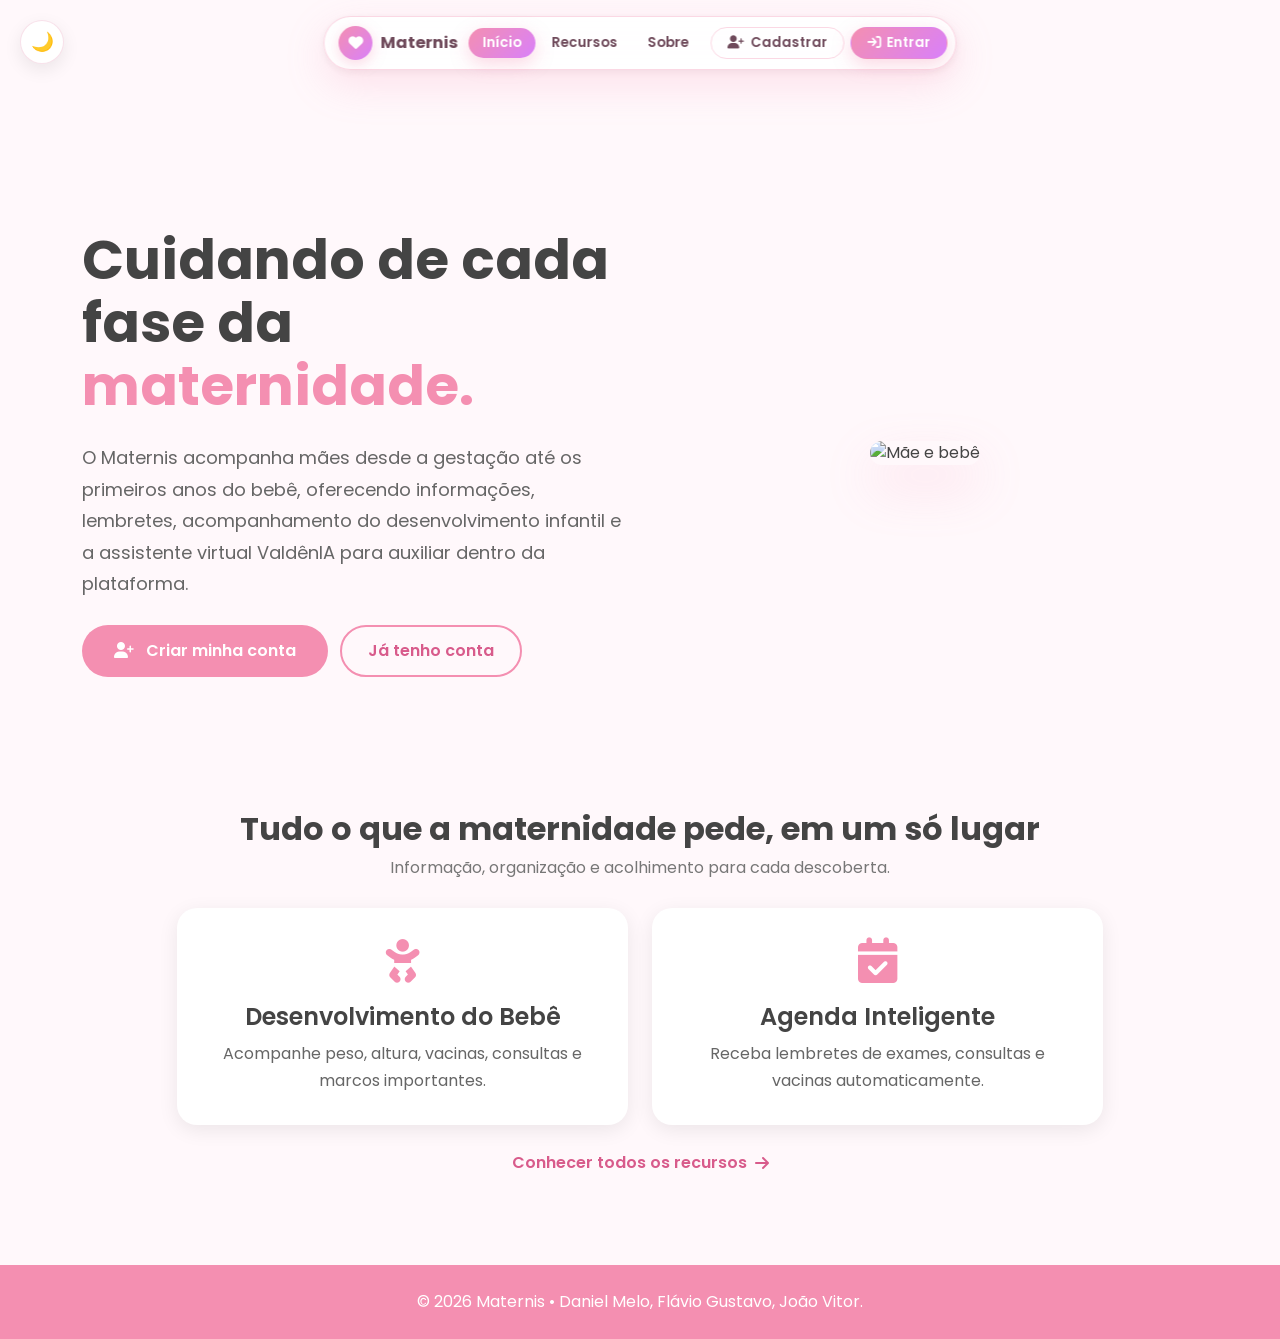
==== commit 08e4ff9a: "feat: adiciona aba Recursos, separa login/cadastro, restringe ValdênIA a usuários logados, corrige í" ====
--- a/index.html
+++ b/index.html
@@ -3,7 +3,7 @@
 
 <head>
     <meta charset="UTF-8">
-    <meta name="viewport" content="width=device-width, initial-scale=1.0">
+    <meta name="viewport" content="width=device-width, initial-scale=1.0, maximum-scale=1.0, user-scalable=no">
     <meta name="theme-color" content="#F78FB3">
     <meta name="mobile-web-app-capable" content="yes">
     <meta name="apple-mobile-web-app-capable" content="yes">
@@ -15,7 +15,7 @@
     <link rel="apple-touch-icon" href="icons/apple-touch-icon.png">
     <script>(function(){try{var t=localStorage.getItem('maternis-theme');if(t!=='light'&&t!=='dark'){t=window.matchMedia&&window.matchMedia('(prefers-color-scheme: dark)').matches?'dark':'light';}document.documentElement.setAttribute('data-theme',t);document.documentElement.setAttribute('data-bs-theme',t);}catch(e){}})();</script>
 
-    <title>Maternis</title>
+    <title>Maternis - Cuidado Materno</title>
 
     <link href="https://cdn.jsdelivr.net/npm/bootstrap@5.3.3/dist/css/bootstrap.min.css" rel="stylesheet">
 
@@ -27,123 +27,240 @@
         rel="stylesheet">
     <link rel="stylesheet" href="css/maternis-theme.css">
     <link rel="stylesheet" href="css/maternis-ui.css">
-    <link rel="stylesheet" href="css/valdenia.css">
 
     <!-- SDK DO SUPABASE -->
     <script src="https://cdn.jsdelivr.net/npm/@supabase/supabase-js@2"></script>
 
     <style>
-        *{
+        * {
             font-family: 'Poppins', sans-serif;
         }
 
-        body{
-            background:#FFF8FB;
-            padding-top:96px;
-        }
-
-        .hero{
-            min-height:85vh;
-            display:flex;
-            align-items:center;
-        }
-
-        .hero h1{
-            font-size:55px;
-            font-weight:700;
-            color:#444;
-        }
-
-        .hero h1 span{
-            color:#f48fb1;
-        }
-
-        .hero p{
-            color:#666;
-            font-size:18px;
-            margin:25px 0;
-        }
-
-        .btn-pink{
-            background:#f48fb1;
-            color:#fff;
-            padding:14px 35px;
-            border-radius:30px;
-            font-weight:600;
-            border:none;
-            transition:.3s;
-            text-decoration:none;
-            display:inline-block;
-        }
-
-        .btn-pink:hover{
-            background:#ec7ea5;
-            color:white;
-        }
-
-        .btn-outline-pink{
-            border:2px solid #f48fb1;
-            color:#f48fb1;
-            padding:10px 25px;
-            border-radius:30px;
-            font-weight:600;
-            transition:.3s;
-            background:transparent;
-        }
-
-        .btn-outline-pink:hover{
-            background:#f48fb1;
-            color:white;
-        }
-
-        .hero-img{
-            width:100%;
-            animation:flutuar 3s ease-in-out infinite;
-        }
-
-        @keyframes flutuar{
-            0%{ transform:translateY(0px); }
-            50%{ transform:translateY(-15px); }
-            100%{ transform:translateY(0px); }
-        }
-
-        .card-info{
-            background:white;
-            border:none;
-            border-radius:20px;
-            padding:30px;
-            text-align:center;
-            box-shadow:0 5px 20px rgba(0,0,0,.08);
-            transition:.3s;
-        }
-
-        .card-info:hover{
-            transform:translateY(-10px);
-        }
-
-        .card-info i{
-            font-size:45px;
-            color:#f48fb1;
-            margin-bottom:20px;
-        }
-
-        .card-info h4{
-            font-weight:600;
-            color:#444;
-        }
-
-        footer{
-            margin-top:100px;
-            background:#f48fb1;
-            color:white;
-            padding:25px;
+        body {
+            background: #FFF8FB;
+            color: #444;
+            padding-top: 108px;
+        }
+
+        .hero {
+            min-height: 78vh;
+            display: flex;
+            align-items: center;
+            padding: 24px 0 36px;
+        }
+
+        .hero h1 {
+            font-size: clamp(2.2rem, 4.6vw, 55px);
+            font-weight: 700;
+            line-height: 1.14;
+            color: #444;
+        }
+
+        .hero h1 span {
+            color: #f48fb1;
+        }
+
+        .hero p {
+            color: #666;
+            font-size: 18px;
+            line-height: 1.75;
+            margin: 25px 0;
+        }
+
+        .hero-actions {
+            display: flex;
+            flex-wrap: wrap;
+            gap: 12px;
+            align-items: center;
+        }
+
+        .btn-pink {
+            background: #f48fb1;
+            color: #fff;
+            padding: 14px 32px;
+            border-radius: 30px;
+            font-weight: 600;
+            border: none;
+            transition: .3s;
+            text-decoration: none;
+            display: inline-block;
+            text-align: center;
+        }
+
+        .btn-pink:hover {
+            background: #ec7ea5;
+            color: white;
+        }
+
+        .btn-outline-pink {
+            border: 2px solid #f48fb1;
+            color: #d85b8b;
+            padding: 12px 26px;
+            border-radius: 30px;
+            font-weight: 600;
+            transition: .3s;
+            background: transparent;
+            text-decoration: none;
+            display: inline-block;
+            text-align: center;
+        }
+
+        .btn-outline-pink:hover {
+            background: #f48fb1;
+            color: white;
+        }
+
+        .hero-img {
+            width: 100%;
+            max-height: 520px;
+            object-fit: cover;
+            border-radius: 28px;
+            animation: flutuar 3s ease-in-out infinite;
+            box-shadow: 0 22px 50px rgba(244, 143, 177, 0.22);
+        }
+
+        @keyframes flutuar {
+            0% { transform: translateY(0px); }
+            50% { transform: translateY(-15px); }
+            100% { transform: translateY(0px); }
+        }
+
+        .section-title {
+            color: #444;
+            font-weight: 700;
+            margin-bottom: 8px;
+        }
+
+        .section-lead {
+            color: #777;
+            margin-bottom: 28px;
+        }
+
+        .card-info {
+            height: 100%;
+            background: white;
+            border: none;
+            border-radius: 20px;
+            padding: 30px;
+            text-align: center;
+            box-shadow: 0 5px 20px rgba(0, 0, 0, .08);
+            transition: .3s;
+        }
+
+        .card-info:hover {
+            transform: translateY(-10px);
+        }
+
+        .card-info i {
+            font-size: 45px;
+            color: #f48fb1;
+            margin-bottom: 20px;
+        }
+
+        .card-info h4 {
+            font-weight: 600;
+            color: #444;
+        }
+
+        .card-info p {
+            color: #666;
+            margin-bottom: 0;
+            line-height: 1.7;
+        }
+
+        .link-recursos {
+            display: inline-flex;
+            align-items: center;
+            gap: 8px;
+            margin-top: 26px;
+            color: #d85b8b;
+            font-weight: 600;
+            text-decoration: none;
+        }
+
+        .link-recursos:hover {
+            color: #b94370;
+            gap: 12px;
+        }
+
+        footer {
+            margin-top: 90px;
+            background: #f48fb1;
+            color: white;
+            padding: 25px;
         }
 
         [data-theme="dark"] footer {
             background: linear-gradient(135deg, #a85d86, #7a4fa8);
             color: #fff7fb;
         }
-        
+
+        @media (max-width: 768px) {
+            body {
+                padding-top: 150px;
+            }
+
+            .hero {
+                min-height: auto;
+                padding: 10px 0 24px;
+            }
+
+            .hero h1 {
+                font-size: 2.35rem;
+                line-height: 1.2;
+            }
+
+            .hero p {
+                font-size: 16px;
+                margin: 18px 0 22px;
+            }
+
+            .hero-img {
+                margin-top: 22px;
+                border-radius: 22px;
+            }
+
+            .card-info {
+                padding: 24px 20px;
+            }
+
+            .card-info i {
+                font-size: 38px;
+                margin-bottom: 14px;
+            }
+
+            footer {
+                margin-top: 56px;
+                padding: 22px 16px;
+                font-size: .86rem;
+                line-height: 1.6;
+            }
+        }
+
+        @media (max-width: 480px) {
+            .hero h1 {
+                font-size: 2rem;
+            }
+
+            .hero p {
+                font-size: 15px;
+            }
+
+            .hero-actions {
+                gap: 10px;
+            }
+
+            .hero-actions .btn-pink,
+            .hero-actions .btn-outline-pink {
+                width: 100%;
+                padding: 13px 18px;
+            }
+
+            .section-title {
+                font-size: 1.45rem;
+            }
+        }
+
         .cursor-pointer {
             cursor: pointer;
         }
@@ -159,22 +276,24 @@
     </a>
 
     <nav class="pill-links" aria-label="Seções do site">
-        <a class="pill-link pill-link-home active" href="index.html">Início</a>
-        <button class="pill-link" type="button" data-bs-toggle="modal" data-bs-target="#modalSobre">
-            Sobre
-        </button>
+        <a class="pill-link active" href="index.html" aria-current="page">Início</a>
+        <a class="pill-link" href="recursos.html">Recursos</a>
+        <a class="pill-link" href="sobre.html">Sobre</a>
     </nav>
 
     <div class="pill-actions" id="areaUsuarioHome">
-        <button class="pill-action pill-action-primary" data-bs-toggle="modal" data-bs-target="#modalAuth">
+        <a class="pill-action pill-action-ghost" href="cadastrar.html">
+            <i class="fa-solid fa-user-plus"></i> Cadastrar
+        </a>
+        <a class="pill-action pill-action-primary" href="entrar.html">
             <i class="fa-solid fa-arrow-right-to-bracket"></i> Entrar
-        </button>
+        </a>
     </div>
 </header>
 
 <section class="hero">
     <div class="container">
-        <div class="row align-items-center">
+        <div class="row align-items-center g-4">
             <div class="col-lg-6">
                 <h1>
                     Cuidando de cada fase da
@@ -185,11 +304,18 @@
                     O Maternis acompanha mães desde a gestação até os
                     primeiros anos do bebê, oferecendo informações,
                     lembretes, acompanhamento do desenvolvimento infantil
-                    e uma assistente virtual inteligente para auxiliar em
-                    qualquer momento.
+                    e a assistente virtual ValdênIA para auxiliar dentro da
+                    plataforma.
                 </p>
 
-                <div id="heroAcaoUsuario"></div>
+                <div class="hero-actions" id="heroAcaoUsuario">
+                    <a href="cadastrar.html" class="btn btn-pink">
+                        <i class="fa-solid fa-user-plus me-2"></i> Criar minha conta
+                    </a>
+                    <a href="entrar.html" class="btn btn-outline-pink">
+                        Já tenho conta
+                    </a>
+                </div>
             </div>
 
             <div class="col-lg-6 text-center">
@@ -202,8 +328,13 @@
 </section>
 
 <section class="container mb-5">
+    <div class="text-center mb-4">
+        <h2 class="section-title">Tudo o que a maternidade pede, em um só lugar</h2>
+        <p class="section-lead">Informação, organização e acolhimento para cada descoberta.</p>
+    </div>
+
     <div class="row g-4 justify-content-center">
-        <div class="col-lg-5">
+        <div class="col-md-6 col-lg-5">
             <div class="card-info">
                 <i class="fa-solid fa-baby"></i>
                 <h4>Desenvolvimento do Bebê</h4>
@@ -214,7 +345,7 @@
             </div>
         </div>
 
-        <div class="col-lg-5">
+        <div class="col-md-6 col-lg-5">
             <div class="card-info">
                 <i class="fa-solid fa-calendar-check"></i>
                 <h4>Agenda Inteligente</h4>
@@ -225,97 +356,13 @@
             </div>
         </div>
     </div>
+
+    <div class="text-center">
+        <a href="recursos.html" class="link-recursos">
+            Conhecer todos os recursos <i class="fa-solid fa-arrow-right"></i>
+        </a>
+    </div>
 </section>
-
-<!-- MODAL DE AUTENTICAÇÃO -->
-<div class="modal fade" id="modalAuth" tabindex="-1" aria-hidden="true">
-    <div class="modal-dialog modal-dialog-centered">
-        <div class="modal-content border-0 rounded-4 shadow">
-            <div class="modal-header border-0 pb-0">
-                <h5 class="modal-title fw-bold text-dark" id="modalAuthTitle">Entrar no Maternis</h5>
-                <button type="button" class="btn-close" data-bs-dismiss="modal" aria-label="Close"></button>
-            </div>
-            <div class="modal-body p-4">
-                <form id="formAuth" onsubmit="event.preventDefault(); processarAuth();">
-                    <div class="mb-3">
-                        <label for="authEmail" class="form-label small fw-semibold text-muted">E-mail</label>
-                        <input type="email" class="form-control rounded-3" id="authEmail" placeholder="seu@email.com" required>
-                    </div>
-                    
-                    <div class="mb-3">
-                        <label for="authSenha" class="form-label small fw-semibold text-muted">Senha</label>
-                        <div class="input-group">
-                            <input type="password" class="form-control rounded-start-3" id="authSenha" placeholder="******" required minlength="6">
-                            <span class="input-group-text bg-white rounded-end-3 cursor-pointer" onclick="toggleMostrarSenha()">
-                                <i class="fa-solid fa-eye text-muted" id="iconeOlho"></i>
-                            </span>
-                        </div>
-                    </div>
-
-                    <button type="submit" class="btn btn-pink w-100 py-2 shadow-sm mb-3" id="btnAuthSubmit">
-                        Entrar
-                    </button>
-                </form>
-                <div class="text-center small">
-                    <span id="txtModoAuth" class="text-muted">Ainda não tem conta?</span>
-                    <a href="#" class="fw-bold text-decoration-none ms-1" id="linkAlternarAuth" style="color: #f48fb1;" onclick="alternarModoAuth()">Criar conta</a>
-                </div>
-            </div>
-        </div>
-    </div>
-</div>
-
-<!-- MODAL SOBRE -->
-<div class="modal fade maternis-about-modal" id="modalSobre" tabindex="-1" aria-labelledby="modalSobreTitle" aria-hidden="true">
-    <div class="modal-dialog modal-dialog-centered modal-lg">
-        <div class="modal-content">
-            <div class="modal-header">
-                <div>
-                    <span class="about-eyebrow"><i class="fa-solid fa-heart"></i> Maternis</span>
-                    <h5 class="modal-title" id="modalSobreTitle">Sobre o Maternis</h5>
-                </div>
-                <button type="button" class="btn-close" data-bs-dismiss="modal" aria-label="Fechar"></button>
-            </div>
-            <div class="modal-body">
-                <p class="about-purpose">
-                    O Maternis é um <strong>centralizador de cuidado materno</strong> criado para acompanhar
-                    mães de primeira viagem desde a gestação até os primeiros anos do bebê. Reunimos, em um
-                    só lugar, informações de saúde, lembretes de consultas e vacinas, orientações práticas e
-                    ferramentas para registrar cada fase dessa jornada.
-                </p>
-                <p class="about-purpose">
-                    Nosso propósito é tornar a rotina mais leve, segura e organizada — para que a mãe possa
-                    cuidar de si e do bebê com mais confiança, sem perder nenhum momento importante.
-                </p>
-
-                <div class="about-divider"></div>
-
-                <h6 class="about-creators-title"><i class="fa-solid fa-code"></i> Criadores do projeto</h6>
-                <div class="creator-grid">
-                    <div class="creator-card">
-                        <div class="creator-avatar">DM</div>
-                        <strong>Daniel Melo</strong>
-                        <span>Desenvolvedor</span>
-                    </div>
-                    <div class="creator-card">
-                        <div class="creator-avatar">FG</div>
-                        <strong>Flávio Gustavo</strong>
-                        <span>Desenvolvedor</span>
-                    </div>
-                    <div class="creator-card">
-                        <div class="creator-avatar">JV</div>
-                        <strong>João Vitor</strong>
-                        <span>Desenvolvedor</span>
-                    </div>
-                </div>
-
-                <p class="about-footer-note">
-                    Feito com carinho para acompanhar cada fase da maternidade. 💗
-                </p>
-            </div>
-        </div>
-    </div>
-</div>
 
 <footer class="text-center">
     © 2026 Maternis • Daniel Melo, Flávio Gustavo, João Vitor.
@@ -324,79 +371,11 @@
 <script src="https://cdn.jsdelivr.net/npm/bootstrap@5.3.3/dist/js/bootstrap.bundle.min.js"></script>
 <script src="js/theme.js" defer></script>
 <script src="js/navegacao.js" defer></script>
-<script src="js/valdenia.js" defer></script>
 
 <script>
     const SUPABASE_URL = "https://llktarpnobeigwgxfwwz.supabase.co";
     const SUPABASE_KEY = "sb_publishable_OKqhjXKeDyuon0S05JJX-g_zvIl-Kk1";
     const supabaseClient = supabase.createClient(SUPABASE_URL, SUPABASE_KEY);
-
-    let modoCadastro = false;
-
-    function toggleMostrarSenha() {
-        const inputSenha = document.getElementById('authSenha');
-        const iconeOlho = document.getElementById('iconeOlho');
-
-        if (inputSenha.type === 'password') {
-            inputSenha.type = 'text';
-            iconeOlho.classList.remove('fa-eye');
-            iconeOlho.classList.add('fa-eye-slash');
-        } else {
-            inputSenha.type = 'password';
-            iconeOlho.classList.remove('fa-eye-slash');
-            iconeOlho.classList.add('fa-eye');
-        }
-    }
-
-    function alternarModoAuth() {
-        modoCadastro = !modoCadastro;
-
-        document.getElementById('authEmail').value = '';
-        document.getElementById('authSenha').value = '';
-
-        const inputSenha = document.getElementById('authSenha');
-        const iconeOlho = document.getElementById('iconeOlho');
-        inputSenha.type = 'password';
-        iconeOlho.classList.remove('fa-eye-slash');
-        iconeOlho.classList.add('fa-eye');
-
-        document.getElementById('modalAuthTitle').textContent = modoCadastro ? 'Criar Nova Conta' : 'Entrar no Maternis';
-        document.getElementById('btnAuthSubmit').textContent = modoCadastro ? 'Cadastrar' : 'Entrar';
-        document.getElementById('txtModoAuth').textContent = modoCadastro ? 'Já possui uma conta?' : 'Ainda não tem conta?';
-        document.getElementById('linkAlternarAuth').textContent = modoCadastro ? 'Fazer login' : 'Criar conta';
-    }
-
-    async function processarAuth() {
-        const email = document.getElementById('authEmail').value;
-        const password = document.getElementById('authSenha').value;
-
-        if (modoCadastro) {
-            const { data, error } = await supabaseClient.auth.signUp({ email, password });
-            if (error) {
-                alert('Erro ao cadastrar: ' + error.message);
-            } else {
-                alert('Conta criada com sucesso!');
-                fecharModal();
-            }
-        } else {
-            const { data, error } = await supabaseClient.auth.signInWithPassword({ email, password });
-            if (error) {
-                alert('Erro ao entrar: ' + error.message);
-            } else {
-                fecharModal();
-                window.location.href = 'menu.html';
-            }
-        }
-    }
-
-    function fecharModal() {
-        const modalElement = document.getElementById('modalAuth');
-        const modal = bootstrap.Modal.getInstance(modalElement);
-        if (modal) modal.hide();
-        
-        document.getElementById('authEmail').value = '';
-        document.getElementById('authSenha').value = '';
-    }
 
     async function fazerLogout() {
         if (confirm("Deseja realmente sair da sua conta?")) {
@@ -418,20 +397,18 @@
 
         if (session) {
             const nomeUsuario = session.user.email.split('@')[0];
-            
-            // Botões "Olá" e "Sair" com estilo nativo na barra
+
             areaNav.innerHTML = `
                 <div class="pill-user">
                     <span class="pill-user-name">
                         <i class="fa-solid fa-user-circle" style="color: #f48fb1;"></i> Olá, ${nomeUsuario}
                     </span>
-                    <button class="pill-action pill-action-ghost" onclick="fazerLogout()">
+                    <button class="pill-action pill-action-ghost" type="button" onclick="fazerLogout()">
                         <i class="fa-solid fa-right-from-bracket"></i> Sair
                     </button>
                 </div>
             `;
 
-            // Botão principal no hero para abrir o menu
             heroAcao.innerHTML = `
                 <a href="menu.html" class="btn btn-pink">
                     <i class="fa-solid fa-table-cells-large me-2"></i> Acessar Menu
@@ -439,19 +416,33 @@
             `;
         } else {
             areaNav.innerHTML = `
-                <button class="pill-action pill-action-primary" data-bs-toggle="modal" data-bs-target="#modalAuth">
+                <a class="pill-action pill-action-ghost" href="cadastrar.html">
+                    <i class="fa-solid fa-user-plus"></i> Cadastrar
+                </a>
+                <a class="pill-action pill-action-primary" href="entrar.html">
                     <i class="fa-solid fa-arrow-right-to-bracket"></i> Entrar
-                </button>
+                </a>
             `;
-            heroAcao.innerHTML = '';
+            heroAcao.innerHTML = `
+                <a href="cadastrar.html" class="btn btn-pink">
+                    <i class="fa-solid fa-user-plus me-2"></i> Criar minha conta
+                </a>
+                <a href="entrar.html" class="btn btn-outline-pink">
+                    Já tenho conta
+                </a>
+            `;
         }
     }
 
     supabaseClient.auth.onAuthStateChange((event, session) => {
         atualizarHomeUsuario(session);
     });
+
+    supabaseClient.auth.getSession().then(({ data }) => {
+        atualizarHomeUsuario(data ? data.session : null);
+    });
 </script>
 
-    <script src="js/pwa.js" defer></script>
+<script src="js/pwa.js" defer></script>
 </body>
-</html>+</html>
--- a/css/maternis-theme.css
+++ b/css/maternis-theme.css
@@ -75,7 +75,15 @@
 /* Aplicação base: em modo claro preserva o estilo original da página;
    em modo escuro aplica as superfícies do tema. */
 html, body {
+  max-width: 100%;
+  overflow-x: hidden;
   transition: var(--theme-transition);
+}
+
+/* Imagens nunca devem ultrapassar o container nem gerar rolagem lateral. */
+img {
+  max-width: 100%;
+  height: auto;
 }
 
 [data-theme="dark"] body {
@@ -374,10 +382,70 @@
   transition: var(--theme-transition);
 }
 
+@media (max-width: 768px) {
+  /* 16px evita o zoom automático ao focar campos no iOS e no Android. */
+  input:not([type="checkbox"]):not([type="radio"]):not([type="range"]),
+  select,
+  textarea,
+  .form-control,
+  .form-select,
+  .valdenia-input {
+    font-size: 16px !important;
+    line-height: 1.4;
+  }
+
+  .container,
+  .container-fluid {
+    max-width: 100%;
+  }
+
+  /* Ajustes compartilhados das telas internas no celular. */
+  .gestacao,
+  .dicas {
+    padding: 24px 14px 104px;
+  }
+
+  .topo {
+    padding-right: 16px;
+    padding-left: 16px;
+  }
+
+  .topo h2 {
+    font-size: clamp(1.35rem, 5vw, 1.8rem);
+    line-height: 1.25;
+  }
+
+  .card-custom,
+  .progresso {
+    padding: 18px;
+    border-radius: 16px;
+  }
+
+  .titulo h1 {
+    font-size: 1.75rem;
+  }
+}
+
+@media (max-width: 480px) {
+  .gestacao,
+  .dicas {
+    padding: 20px 12px 100px;
+  }
+
+  .card-custom,
+  .progresso {
+    padding: 16px 14px;
+  }
+
+  .titulo h1 {
+    font-size: 1.5rem;
+  }
+}
+
 @media (max-width: 576px) {
   .theme-toggle {
-    top: 14px;
-    left: 14px;
+    top: 12px;
+    left: 12px;
     width: 40px;
     height: 40px;
   }
--- a/css/maternis-ui.css
+++ b/css/maternis-ui.css
@@ -95,9 +95,11 @@
   display: flex;
   align-items: center;
   gap: 2px;
+  min-width: 0;
 }
 
 .pill-link {
+  flex-shrink: 0;
   display: inline-flex;
   align-items: center;
   justify-content: center;
@@ -138,6 +140,7 @@
 .pill-actions {
   display: flex;
   align-items: center;
+  flex-shrink: 0;
   gap: 6px;
   margin-left: 4px;
 }
@@ -458,6 +461,7 @@
   display: none;
   width: min(720px, calc(100vw - 24px));
   padding: 8px;
+  overflow: visible;
   border: 1px solid var(--pill-border);
   border-radius: 999px;
   background: var(--pill-bg);
@@ -477,6 +481,7 @@
   display: grid;
   grid-template-columns: repeat(6, minmax(0, 1fr));
   gap: 4px;
+  overflow: visible;
 }
 
 .maternis-bottom-link {
@@ -486,6 +491,7 @@
   align-items: center;
   justify-content: center;
   gap: 4px;
+  min-width: 0;
   min-height: 52px;
   padding: 7px 4px;
   border-radius: 999px;
@@ -499,10 +505,20 @@
     transform 0.25s ease;
 }
 
+/* Ícones sempre visíveis e sem corte, nos dois temas. */
 .maternis-bottom-link i {
+  display: inline-flex;
+  align-items: center;
+  justify-content: center;
+  width: 24px;
+  height: 24px;
+  flex-shrink: 0;
+  color: var(--maternis-pink-strong);
   font-size: 19px;
   line-height: 1;
-  transition: transform 0.35s cubic-bezier(0.34, 1.56, 0.64, 1);
+  opacity: 1;
+  visibility: visible;
+  transition: transform 0.35s cubic-bezier(0.34, 1.56, 0.64, 1), color 0.25s ease;
 }
 
 .maternis-bottom-link span {
@@ -527,7 +543,8 @@
 }
 
 .maternis-bottom-link.is-active i {
-  color: #fff;
+  color: #fff !important;
+  opacity: 1;
 }
 
 .maternis-bottom-link.is-active:hover {
@@ -558,6 +575,17 @@
   box-shadow: var(--pill-shadow);
 }
 
+/* No modo escuro os rótulos do menu inferior ficam em branco puro
+   e os ícones mantêm o rosa da marca, sem perder contraste. */
+[data-theme="dark"] .maternis-bottom-link {
+  color: #FFFFFF !important;
+}
+
+[data-theme="dark"] .maternis-bottom-link i {
+  color: var(--maternis-pink) !important;
+  opacity: 1;
+}
+
 /* O tema escuro global colore todos os <span>; os rótulos das pílulas
    precisam herdar a cor do próprio link para manter o contraste. */
 [data-theme="dark"] .pill-label,
@@ -566,31 +594,56 @@
 }
 
 [data-theme="dark"] .maternis-bottom-link.is-active span {
-  color: #fff !important;
+  color: #FFFFFF !important;
+}
+
+[data-theme="dark"] .maternis-bottom-link.is-active i {
+  color: #FFFFFF !important;
 }
 
 /* =========================================================
    RESPONSIVIDADE
    ========================================================= */
 @media (max-width: 760px) {
-  .maternis-pill-nav {
+  /* Menu público: marca e ações na primeira linha e links em uma
+     segunda linha com rolagem horizontal limpa (sem barra aparente). */
+  .maternis-pill-nav:not(.maternis-pill-nav--menu) {
     top: 10px;
-    left: 72px;
+    left: 64px;
     right: 12px;
-    transform: none;
     width: auto;
     max-width: none;
-    justify-content: center;
-    padding: 6px 6px 6px 10px;
-    gap: 2px;
+    flex-wrap: wrap;
+    justify-content: space-between;
+    row-gap: 4px;
+    padding: 6px 8px;
+    border-radius: 24px;
+    transform: none;
+  }
+
+  .maternis-pill-nav:not(.maternis-pill-nav--menu) .pill-links {
+    order: 3;
+    flex: 1 1 100%;
+    justify-content: flex-start;
+    padding-top: 2px;
+    overflow-x: auto;
+    overscroll-behavior-x: contain;
+    scrollbar-width: none;
+    -webkit-overflow-scrolling: touch;
+  }
+
+  .maternis-pill-nav:not(.maternis-pill-nav--menu) .pill-links::-webkit-scrollbar {
+    display: none;
   }
 
   .pill-brand-text {
     display: none;
   }
 
-  .pill-link-home {
-    display: none;
+  .pill-brand-icon {
+    width: 32px;
+    height: 32px;
+    font-size: 0.85rem;
   }
 
   .pill-link {
@@ -599,8 +652,8 @@
   }
 
   .pill-action {
-    padding: 7px 12px;
-    font-size: 0.8rem;
+    padding: 7px 11px;
+    font-size: 0.78rem;
   }
 
   .pill-user-name {
@@ -633,12 +686,25 @@
 }
 
 @media (max-width: 420px) {
-  .pill-link {
-    padding: 7px 9px;
-  }
-
-  .pill-action {
+  .maternis-pill-nav:not(.maternis-pill-nav--menu) {
+    right: 8px;
+    left: 60px;
+    padding: 5px 6px;
+  }
+
+  .maternis-pill-nav:not(.maternis-pill-nav--menu) .pill-link {
     padding: 7px 10px;
+    font-size: 0.76rem;
+  }
+
+  .maternis-pill-nav:not(.maternis-pill-nav--menu) .pill-action {
+    padding: 6px 9px;
+    font-size: 0.74rem;
+  }
+
+  .pill-brand-icon {
+    width: 30px;
+    height: 30px;
   }
 }
 
@@ -658,11 +724,12 @@
    botão de tema, e as funcionalidades podem rolar horizontalmente. */
 @media (max-width: 820px) {
   .maternis-pill-nav--menu {
-    top: 62px;
+    top: 70px;
     right: 12px;
     left: 12px;
     width: auto;
     max-width: none;
+    flex-wrap: nowrap;
     justify-content: center;
     gap: 3px;
     padding: 6px 8px;
@@ -726,6 +793,8 @@
   }
 
   .maternis-bottom-link i {
+    width: 22px;
+    height: 22px;
     font-size: 17px;
   }
 
